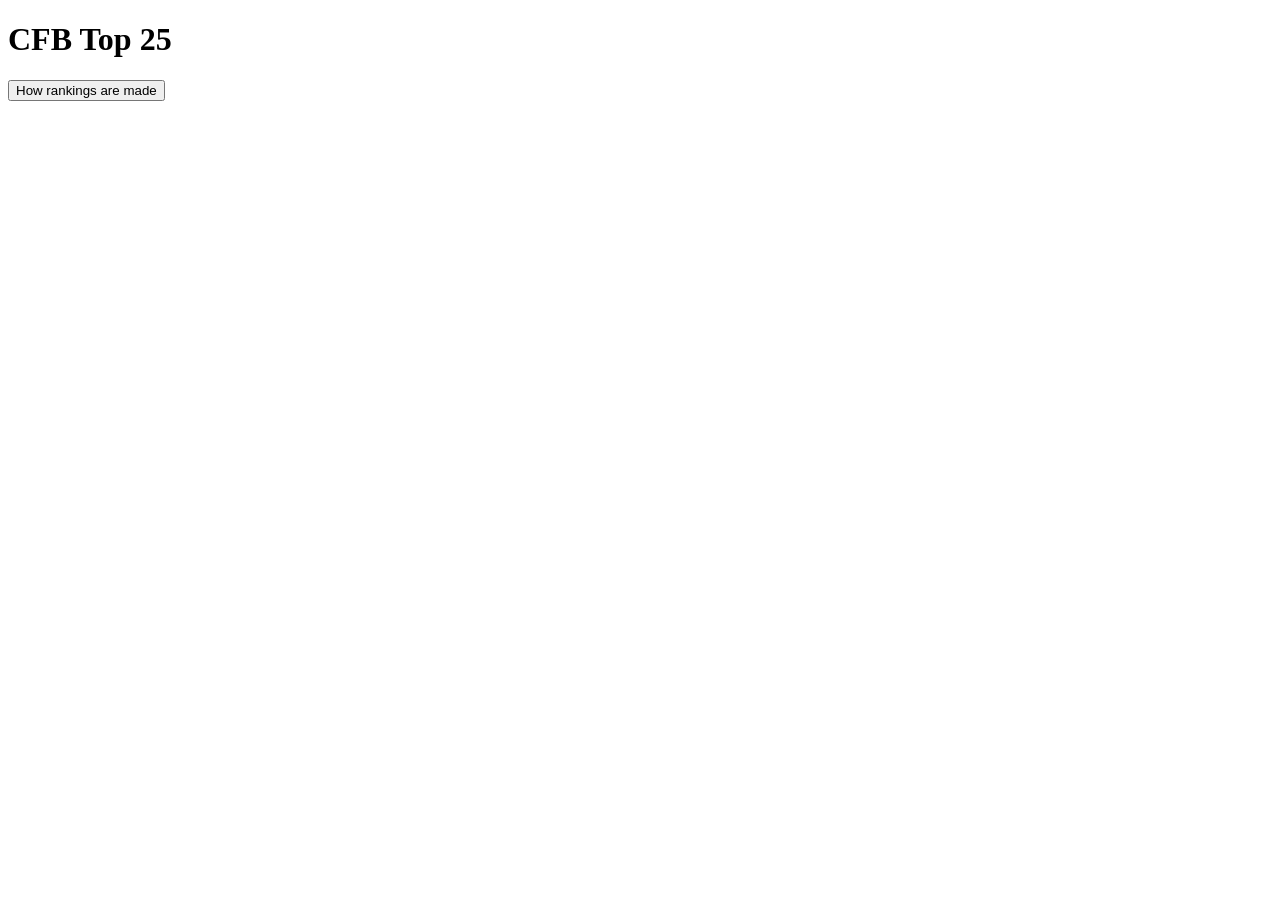
==== docs/index.html @ 4cbe8bfe "Update index.html" ====
<!doctype html>
<html lang="en">
<head>
  <meta charset="utf-8" />
  <title>CFB Top 25 — Unbiased, Metrics-First</title>
  <meta name="viewport" content="width=device-width, initial-scale=1" />
  <link href="style.css" rel="stylesheet" />
</head>
<body>
  <header class="site-header">
    <div class="container row space-between center">
      <h1>CFB Top 25</h1>
      <button id="open-explainer" class="btn btn-secondary">How rankings are made</button>
    </div>
  </header>

  <main class="container">
    <section id="meta" class="meta"></section>
    <ol id="rank-list" class="rank-list"></ol>
  </main>

  <!-- Explainer Modal -->
  <dialog id="explainer">
    <div class="modal">
      <div class="modal-header">
        <h2>How this ranking works (plain English)</h2>
        <button id="close-explainer" class="btn btn-icon" aria-label="Close">✕</button>
      </div>
      <div class="modal-body">
        <p>This is a <strong>results-first, unbiased ranking</strong>. It is not seeded by preseason polls or brand names. It uses <em>finished games only</em> from the current season.</p>

        <h3>Step 1 — Who’s eligible</h3>
        <ul>
          <li>Only <strong>FBS programs</strong> are ranked. (No Division II/III or FCS teams.)</li>
          <li>A team’s <strong>record</strong> shows every game they played against any opponent if that team is FBS (so 5–1 means five total wins and one total loss you’d recognize on TV).</li>
        </ul>

        <h3>Step 2 — Loss buckets</h3>
        <p>Teams are grouped by total losses. <strong>Fewer losses always come first.</strong> A 5–1 team is listed ahead of 4–2 by default.</p>

        <h3>Step 3 — Head-to-head inside the bucket</h3>
        <p>If two teams in the same loss group played each other, the <strong>head-to-head winner is placed ahead</strong> of the loser.</p>

        <h3>Step 4 — Composite score (used to order within buckets)</h3>
        <p>The composite score is a weighted blend of football-common-sense items:</p>
        <ul>
          <li><strong>Winning percentage (50%)</strong>: Win the games you play.</li>
          <li><strong>Strength of schedule (22%)</strong>: We measure schedule strength using only <em>FBS vs FBS</em> games. It’s the average winning percentage of your FBS opponents.</li>
          <li><strong>Average scoring margin (10%)</strong>: Scoring more than you allow matters, but we cap this so blowouts don’t dominate.</li>
          <li><strong>Quality wins</strong>: Beating teams that are roughly Top-40 (based on provisional seeding) adds credit.</li>
          <li><strong>Bad losses</strong>: Losing to roughly 80+ ranked teams deducts credit.</li>
          <li><strong>Tiny advanced flavor</strong>: We add small adjustments based on two season-long efficiency measures:
            <ul>
              <li><strong>Predicted points added (offense minus defense)</strong> — how much each side increases or decreases expected points.</li>
              <li><strong>Success rate (offense minus defense)</strong> — how often plays meet the down-and-distance goal.</li>
            </ul>
            These are small tie-breakers, not the driver.</li>
        </ul>

        <h3>Why you won’t see “random” teams up top</h3>
        <ul>
          <li><strong>Schedule strength</strong> and <strong>bad-loss penalties</strong> prevent soft slates from floating to the top.</li>
          <li><strong>Head-to-head</strong> inside the same loss group stops “you beat me but I’m ranked higher” nonsense.</li>
        </ul>

        <p><em>Translation:</em> Win a lot, against good teams, without bad stumbles, and you’ll rise. Lose more, or play cupcakes, and you won’t.</p>
      </div>
    </div>
  </dialog>

  <script src="script.js"></script>
</body>
</html>
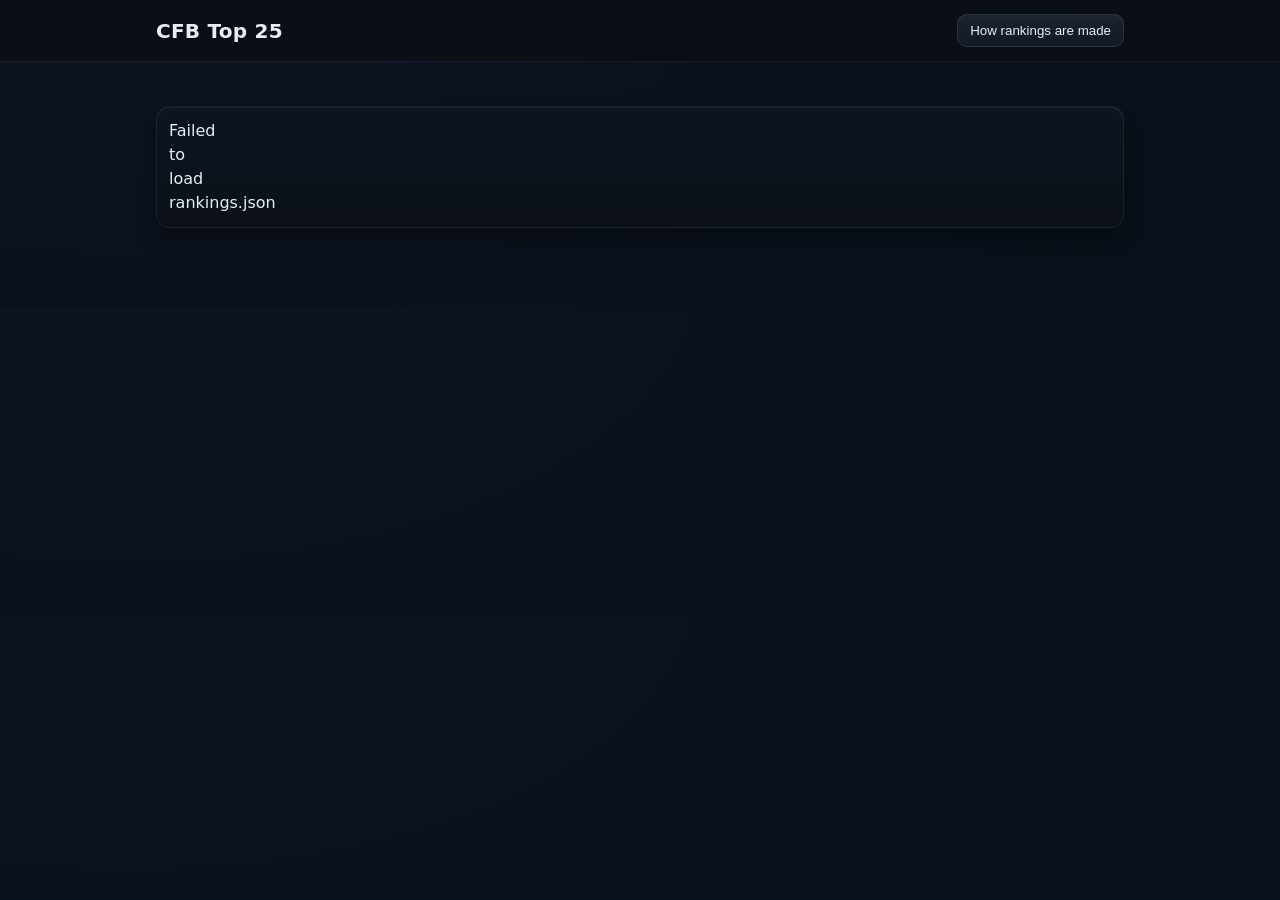
==== commit baaf31ea: "Update index.html" ====
--- a/docs/index.html
+++ b/docs/index.html
@@ -2,15 +2,97 @@
 <html lang="en">
 <head>
   <meta charset="utf-8" />
-  <title>CFB Top 25 — Unbiased, Metrics-First</title>
+  <title>CFB Top 25 — Computer Rankings</title>
   <meta name="viewport" content="width=device-width, initial-scale=1" />
-  <link href="style.css" rel="stylesheet" />
+  <style>
+    :root {
+      --bg: #0b0f14;
+      --panel: #131a22;
+      --card: #0f1720;
+      --text: #e7edf5;
+      --muted: #9fb0c3;
+      --accent: #37d0b2;
+      --ring: #66aaff44;
+      --shadow: 0 10px 20px #00000055, inset 0 1px 0 #ffffff10;
+    }
+    * { box-sizing: border-box; }
+    html, body {
+      margin: 0;
+      color: var(--text);
+      background: radial-gradient(1200px 600px at 10% -10%, #0d1320, #091019), #090e14;
+      font: 16px/1.5 Inter, ui-sans-serif, system-ui, -apple-system, Segoe UI, Roboto, Arial, "Apple Color Emoji", "Segoe UI Emoji";
+    }
+    .container { max-width: 1000px; margin: 0 auto; padding: 0 16px; }
+    .row { display:flex; gap:12px; }
+    .center { align-items:center; }
+    .space-between { justify-content:space-between; }
+    .site-header {
+      position: sticky; top:0; z-index:5;
+      backdrop-filter: blur(10px);
+      background: color-mix(in oklab, var(--bg) 70%, transparent);
+      border-bottom:1px solid #ffffff10;
+    }
+    .site-header .container { padding:14px 16px; }
+    h1 { font-size:1.25rem; margin:0; letter-spacing:.25px; }
+    .btn {
+      border: 1px solid #ffffff1a; color: var(--text);
+      background: linear-gradient(180deg, #1a2330, #121924);
+      padding: 8px 12px; border-radius: 10px; cursor:pointer;
+    }
+    .btn:hover { border-color:#ffffff33; }
+    .btn:focus { outline:3px solid var(--ring); outline-offset:2px; }
+    .btn-icon { border:none; background:transparent; color:var(--muted); font-size:1.1rem; cursor:pointer; }
+    .btn-icon:hover { color:var(--text); }
+
+    .meta { margin: 22px 0; color: var(--muted); display:flex; gap:18px; flex-wrap:wrap; }
+    .rank-list { list-style:none; padding:0; margin:0 0 80px; display:grid; gap:12px; }
+
+    .rank-item {
+      background: linear-gradient(180deg, #0d1520, #0b1017);
+      border: 1px solid #ffffff10; border-radius:14px; box-shadow: var(--shadow);
+      padding: 12px;
+    }
+    .rank-head { display:grid; grid-template-columns: 36px 1fr auto; gap:10px; align-items:center; }
+    .rank-num {
+      width:32px; height:32px; display:grid; place-items:center;
+      border-radius:8px; background: linear-gradient(180deg, #111a27, #0e1620);
+      border:1px solid #ffffff12; color:#cbd7e6; font-weight:700;
+    }
+    .team-pill {
+      display:inline-flex; align-items:center; gap:10px; padding:10px 12px;
+      border-radius:12px; background:#122033; border:1px solid #ffffff12;
+      cursor:pointer; transition: transform .06s ease;
+    }
+    .team-pill:hover { transform: translateY(-1px); }
+    .team-name { font-weight:800; letter-spacing:.2px; }
+    .record { color:#a9b9cd; margin-left:6px; }
+    .score { font-weight:800; color: var(--accent); }
+    .details { margin-top:12px; border-top:1px dashed #ffffff1a; padding-top:12px; display:none; }
+    .grid { display:grid; grid-template-columns: repeat(3,minmax(0,1fr)); gap:12px; }
+    .card { background: var(--card); border:1px solid #ffffff10; border-radius:12px; padding:12px; }
+    .card h4 { margin:0 0 6px; font-size:0.95rem; color:#d4e4ff; }
+    .kv { display:grid; grid-template-columns: 1fr auto; gap:6px; }
+    .kv .k { color:#a9b9cd; }
+    .kv .v { font-weight:800; text-align:right; }
+
+    dialog { border:none; padding:0; background:transparent; }
+    .modal {
+      width: min(1000px, 94vw); max-height: 88vh; overflow:auto;
+      background: linear-gradient(180deg, #0e1520, #0b1118);
+      border:1px solid #ffffff15; border-radius:14px; box-shadow:0 20px 60px #000000aa; padding:16px;
+    }
+    .modal-header { display:flex; align-items:center; justify-content:space-between; }
+    .modal-body h3 { margin-top:18px; }
+    .modal-body p, .modal-body li { color:#d5deea; }
+    .notice { color:#cfe6ff; background:#10345a; border:1px solid #1f4d80; padding:10px 12px; border-radius:10px; }
+    @media (max-width: 840px) { .grid { grid-template-columns: 1fr; } }
+  </style>
 </head>
 <body>
   <header class="site-header">
     <div class="container row space-between center">
       <h1>CFB Top 25</h1>
-      <button id="open-explainer" class="btn btn-secondary">How rankings are made</button>
+      <button id="open-explainer" class="btn">How rankings are made</button>
     </div>
   </header>
 
@@ -19,55 +101,199 @@
     <ol id="rank-list" class="rank-list"></ol>
   </main>
 
-  <!-- Explainer Modal -->
+  <!-- Big in-depth explainer (behind a click) -->
   <dialog id="explainer">
     <div class="modal">
       <div class="modal-header">
-        <h2>How this ranking works (plain English)</h2>
-        <button id="close-explainer" class="btn btn-icon" aria-label="Close">✕</button>
+        <h2>How this ranking works — detailed, plain English</h2>
+        <button id="close-explainer" class="btn-icon" aria-label="Close explainer">✕</button>
       </div>
       <div class="modal-body">
-        <p>This is a <strong>results-first, unbiased ranking</strong>. It is not seeded by preseason polls or brand names. It uses <em>finished games only</em> from the current season.</p>
-
-        <h3>Step 1 — Who’s eligible</h3>
-        <ul>
-          <li>Only <strong>FBS programs</strong> are ranked. (No Division II/III or FCS teams.)</li>
-          <li>A team’s <strong>record</strong> shows every game they played against any opponent if that team is FBS (so 5–1 means five total wins and one total loss you’d recognize on TV).</li>
-        </ul>
-
-        <h3>Step 2 — Loss buckets</h3>
-        <p>Teams are grouped by total losses. <strong>Fewer losses always come first.</strong> A 5–1 team is listed ahead of 4–2 by default.</p>
-
-        <h3>Step 3 — Head-to-head inside the bucket</h3>
-        <p>If two teams in the same loss group played each other, the <strong>head-to-head winner is placed ahead</strong> of the loser.</p>
-
-        <h3>Step 4 — Composite score (used to order within buckets)</h3>
-        <p>The composite score is a weighted blend of football-common-sense items:</p>
-        <ul>
-          <li><strong>Winning percentage (50%)</strong>: Win the games you play.</li>
-          <li><strong>Strength of schedule (22%)</strong>: We measure schedule strength using only <em>FBS vs FBS</em> games. It’s the average winning percentage of your FBS opponents.</li>
-          <li><strong>Average scoring margin (10%)</strong>: Scoring more than you allow matters, but we cap this so blowouts don’t dominate.</li>
-          <li><strong>Quality wins</strong>: Beating teams that are roughly Top-40 (based on provisional seeding) adds credit.</li>
-          <li><strong>Bad losses</strong>: Losing to roughly 80+ ranked teams deducts credit.</li>
-          <li><strong>Tiny advanced flavor</strong>: We add small adjustments based on two season-long efficiency measures:
+        <p class="notice"><strong>No polls. No preseason bias.</strong> We rank teams using only games that have actually been played this season. The goal is to reward results on the field against real competition.</p>
+
+        <h3>1) Which teams are included?</h3>
+        <ul>
+          <li>Only <strong>FBS</strong> programs (the top division of college football) are ranked.</li>
+          <li>Each FBS team’s <strong>record</strong> (wins–losses) includes every game that team played, whether the opponent was FBS or FCS. This keeps the record you see here consistent with what’s shown on TV or score sites.</li>
+          <li>However, the résumé math (below) only uses <strong>FBS vs FBS</strong> games, because those are comparable schedules.</li>
+        </ul>
+
+        <h3>2) Primary ordering: “loss buckets”</h3>
+        <p>Teams are grouped by how many losses they have. Fewer losses always come first. For example, every 5–1 team starts ahead of every 4–2 team before any tiebreakers.</p>
+
+        <h3>3) Head-to-head tiebreaker (inside the same loss bucket)</h3>
+        <p>If two teams in the <em>same loss group</em> played each other, the game’s winner is placed ahead of the loser. This avoids the “we beat you but you rank above us” nonsense inside equal loss groups.</p>
+
+        <h3>4) Composite score — orders teams within each loss bucket</h3>
+        <p>After enforcing head-to-head, we order the remaining ties using a composite score built from football-common-sense inputs. Here is each piece, in plain terms and exactly how it’s used:</p>
+        <ul>
+          <li><strong>Winning percentage (50%)</strong> — win the games you play. Calculated as wins divided by total games played.</li>
+          <li><strong>Strength of schedule (22%)</strong> — how strong your schedule is, using only FBS vs FBS games. We compute each opponent’s FBS winning percentage, then take the average across your FBS opponents. This yields a number near 0.50 for an average schedule; higher means tougher.</li>
+          <li><strong>Average scoring margin (10%)</strong> — by how many points you outscore opponents on average. We cap its impact so blowouts don’t overwhelm the other factors.</li>
+          <li><strong>Quality wins (bonus)</strong> — each win over a roughly Top-40 FBS opponent adds a small amount to your score. Top-40 is based on a provisional seed to avoid circular math.</li>
+          <li><strong>Bad losses (penalty)</strong> — each loss to a roughly 80-plus opponent subtracts from your score.</li>
+          <li><strong>Tiny efficiency seasoning (very small tiebreaker)</strong> — two per-play metrics:
             <ul>
-              <li><strong>Predicted points added (offense minus defense)</strong> — how much each side increases or decreases expected points.</li>
-              <li><strong>Success rate (offense minus defense)</strong> — how often plays meet the down-and-distance goal.</li>
+              <li><strong>Predicted Points Added (PPA)</strong>, offense minus defense — how much your offense increases expected points and how much your defense decreases them. Positive differential is good.</li>
+              <li><strong>Success Rate</strong>, offense minus defense — how often your plays meet the down-and-distance goal compared to opponents’ success against you. Higher is better.</li>
             </ul>
-            These are small tie-breakers, not the driver.</li>
-        </ul>
-
-        <h3>Why you won’t see “random” teams up top</h3>
-        <ul>
-          <li><strong>Schedule strength</strong> and <strong>bad-loss penalties</strong> prevent soft slates from floating to the top.</li>
-          <li><strong>Head-to-head</strong> inside the same loss group stops “you beat me but I’m ranked higher” nonsense.</li>
-        </ul>
-
-        <p><em>Translation:</em> Win a lot, against good teams, without bad stumbles, and you’ll rise. Lose more, or play cupcakes, and you won’t.</p>
+            These add a gentle nudge in tight cases; they are not decisive by themselves.
+          </li>
+        </ul>
+
+        <h3>5) Why you won’t see “random” teams up top</h3>
+        <ul>
+          <li><strong>Schedule strength</strong> and <strong>bad-loss penalties</strong> make soft slates and stumbles show up where they should.</li>
+          <li><strong>Head-to-head</strong> inside the same loss group preserves common-sense ordering when teams actually met.</li>
+        </ul>
+
+        <h3>6) What the advanced numbers shown on a team card mean</h3>
+        <ul>
+          <li><strong>PPA (Predicted Points Added)</strong> — Every play shifts the expected points for that drive. Offense PPA says how much your offense increases that expectation per play; Defense PPA says how much your defense reduces the opponent’s expectation. We show these as <em>z-scores within this Top 25 page</em>: 0.00 means average among these 25; +1.00 is one standard deviation better than the group average.</li>
+          <li><strong>Success Rate</strong> — The share of plays that “succeed” (gain enough yards to stay ahead of the chains). Again shown as z-scores relative to the Top 25 on the page.</li>
+        </ul>
+
+        <h3>7) TL;DR</h3>
+        <p>Win a lot. Do it against good teams. Avoid bad losses. Score more than you allow. If two teams have the same number of losses and played each other, the winner goes ahead. That’s it — no brand bias, no preseason inertia.</p>
       </div>
     </div>
   </dialog>
 
-  <script src="script.js"></script>
+  <script>
+    // ====== CONFIG ======
+    // If your site lives somewhere else, change this:
+    const DATA_URL = "/cfbranking/data/rankings.json?v=3";
+
+    // Team colors (extend as you like)
+    const TEAM_COLORS = {
+      "Alabama": "#9e0b0f","Georgia":"#cc0000","Ohio State":"#bb0000","Michigan":"#00274c",
+      "Texas":"#bf5700","Oregon":"#004f39","Florida State":"#782f40","Notre Dame":"#0c2340",
+      "Clemson":"#f56600","LSU":"#461d7c","Ole Miss":"#14213d","Miami":"#005030",
+      "Oklahoma":"#841617","Tennessee":"#ff8200","Auburn":"#0a1f44","Penn State":"#041e42",
+      "USC":"#990000","Utah":"#cc0000","Texas A&M":"#500000","Washington":"#4b2e83",
+      "Florida":"#0021a5","North Carolina":"#7BAFD4","Duke":"#012169","Kansas State":"#512888",
+      "Missouri":"#f1b82d","Oklahoma State":"#ff7f00","Texas Tech":"#cc0000","Ole Miss":"#14213d",
+      "Oregon State":"#dc4405","Wisconsin":"#c5050c","Iowa":"#000000","Nebraska":"#e41c38",
+      "UCLA":"#3284bf","Arizona":"#ab0520","Arizona State":"#8e2a2a","Louisville":"#ad0000",
+      "North Carolina State":"#cc0000","Virginia Tech":"#630031","Washington State":"#981e32",
+      "Kansas":"#0051ba","Kentucky":"#0033a0","Baylor":"#003015","TCU":"#4d1979","Ole Miss":"#14213d",
+      "Ole Miss Rebels":"#14213d","Mississippi State":"#660000","South Carolina":"#73000a",
+      "Arkansas":"#9d2235","Ole Miss":"#14213d","Tulane":"#005837","UCF":"#ba9b37"
+    };
+
+    // ====== UTIL ======
+    const $ = sel => document.querySelector(sel);
+    function fmt(n, d = 2) { return (typeof n === "number" && isFinite(n)) ? n.toFixed(d) : "—"; }
+    function mean(a){ return a.length ? a.reduce((x,y)=>x+y,0)/a.length : 0; }
+    function std(a){ if(a.length<2) return 1; const m=mean(a); const v=mean(a.map(x=>(x-m)*(x-m))); return v===0?1:Math.sqrt(v); }
+    function z(val, arr){ const s=std(arr), m=mean(arr); return s===0?0:(val-m)/s; }
+    function colorFor(team){ return TEAM_COLORS[team] || "#122033"; }
+
+    async function load() {
+      const res = await fetch(DATA_URL, { cache:"no-store" });
+      if(!res.ok) throw new Error("Failed to load rankings.json");
+      return await res.json();
+    }
+
+    function renderMeta({season, last_build_utc}) {
+      $("#meta").innerHTML = `
+        <div>Season: <strong>${season}</strong></div>
+        <div>Last build (UTC): <strong>${last_build_utc}</strong></div>
+        <div>Click a team to expand stats.</div>
+      `;
+    }
+
+    function buildZMap(teams){
+      const a = (k)=>teams.map(t=>t[k] ?? 0);
+      const m = {};
+      const cols = ["off_ppa","def_ppa","off_sr","def_sr"];
+      const bases = Object.fromEntries(cols.map(k=>[k,a(k)]));
+      for(const t of teams){
+        m[t.team] = {
+          off_ppa: z(t.off_ppa ?? 0, bases.off_ppa),
+          def_ppa: z(t.def_ppa ?? 0, bases.def_ppa),
+          off_sr:  z(t.off_sr  ?? 0, bases.off_sr),
+          def_sr:  z(t.def_sr  ?? 0, bases.def_sr),
+        };
+      }
+      return m;
+    }
+
+    function rowHTML(t, zmap){
+      const color = colorFor(t.team);
+      const z = zmap[t.team] || {off_ppa:0,def_ppa:0,off_sr:0,def_sr:0};
+      return `
+        <li class="rank-item" data-team="${t.team}">
+          <div class="rank-head">
+            <div class="rank-num">${t.rank}</div>
+            <button class="team-pill" style="background:${color}22;border-color:${color}66;">
+              <span class="team-name" style="color:${color}">${t.team}</span>
+              <span class="record">(${t.wins}-${t.losses})</span>
+            </button>
+            <div class="score">${fmt(t.score,3)}</div>
+          </div>
+          <div class="details">
+            <div class="grid">
+              <div class="card">
+                <h4>Résumé</h4>
+                <div class="kv"><div class="k">Strength of Schedule (FBS-only)</div><div class="v">${fmt(t.sos,3)}</div></div>
+                <div class="kv"><div class="k">Average Scoring Margin</div><div class="v">${fmt(t.avg_margin,1)}</div></div>
+                <div class="kv"><div class="k">Quality Wins (≈Top-40)</div><div class="v">${t.qual_wins}</div></div>
+                <div class="kv"><div class="k">Bad Losses (≈80+)</div><div class="v">${t.bad_losses}</div></div>
+              </div>
+              <div class="card">
+                <h4>Record</h4>
+                <div class="kv"><div class="k">Overall</div><div class="v">${t.wins}-${t.losses}</div></div>
+                <div class="kv"><div class="k">Points For</div><div class="v">${t.points_for}</div></div>
+                <div class="kv"><div class="k">Points Against</div><div class="v">${t.points_against}</div></div>
+                <div class="kv"><div class="k">FBS Wins / Losses</div><div class="v">${t.fbs_wins ?? "—"}${t.fbs_wins!==undefined?("-"+(t.fbs_losses??"—")):""}</div></div>
+              </div>
+              <div class="card">
+                <h4>Advanced (z-scores within this Top 25)</h4>
+                <div class="kv"><div class="k">Offense: Predicted Points Added</div><div class="v">${fmt(z.off_ppa,2)}</div></div>
+                <div class="kv"><div class="k">Defense: Predicted Points Added</div><div class="v">${fmt(z.def_ppa,2)}</div></div>
+                <div class="kv"><div class="k">Offense: Success Rate</div><div class="v">${fmt(z.off_sr,2)}</div></div>
+                <div class="kv"><div class="k">Defense: Success Rate</div><div class="v">${fmt(z.def_sr,2)}</div></div>
+              </div>
+            </div>
+          </div>
+        </li>
+      `;
+    }
+
+    function bindRowToggles(root){
+      root.querySelectorAll(".team-pill").forEach(btn=>{
+        const li = btn.closest(".rank-item");
+        const details = li.querySelector(".details");
+        btn.addEventListener("click", ()=>{
+          details.style.display = (details.style.display === "block") ? "none" : "block";
+        });
+      });
+    }
+
+    async function main(){
+      // Explainer open/close
+      $("#open-explainer").addEventListener("click", ()=> $("#explainer").showModal());
+      $("#close-explainer").addEventListener("click", ()=> $("#explainer").close());
+
+      try{
+        const data = await load();
+        renderMeta(data);
+
+        const teams = data.top25 || [];
+        if(!teams.length){
+          $("#rank-list").innerHTML = `<li class="rank-item"><div class="rank-head">No rankings available yet.</div></li>`;
+          return;
+        }
+        const zmap = buildZMap(teams);
+        $("#rank-list").innerHTML = teams.map(t => rowHTML(t, zmap)).join("");
+        bindRowToggles($("#rank-list"));
+      }catch(err){
+        console.error(err);
+        $("#rank-list").innerHTML = `<li class="rank-item"><div class="rank-head">Failed to load rankings.json</div></li>`;
+      }
+    }
+    main();
+  </script>
 </body>
 </html>
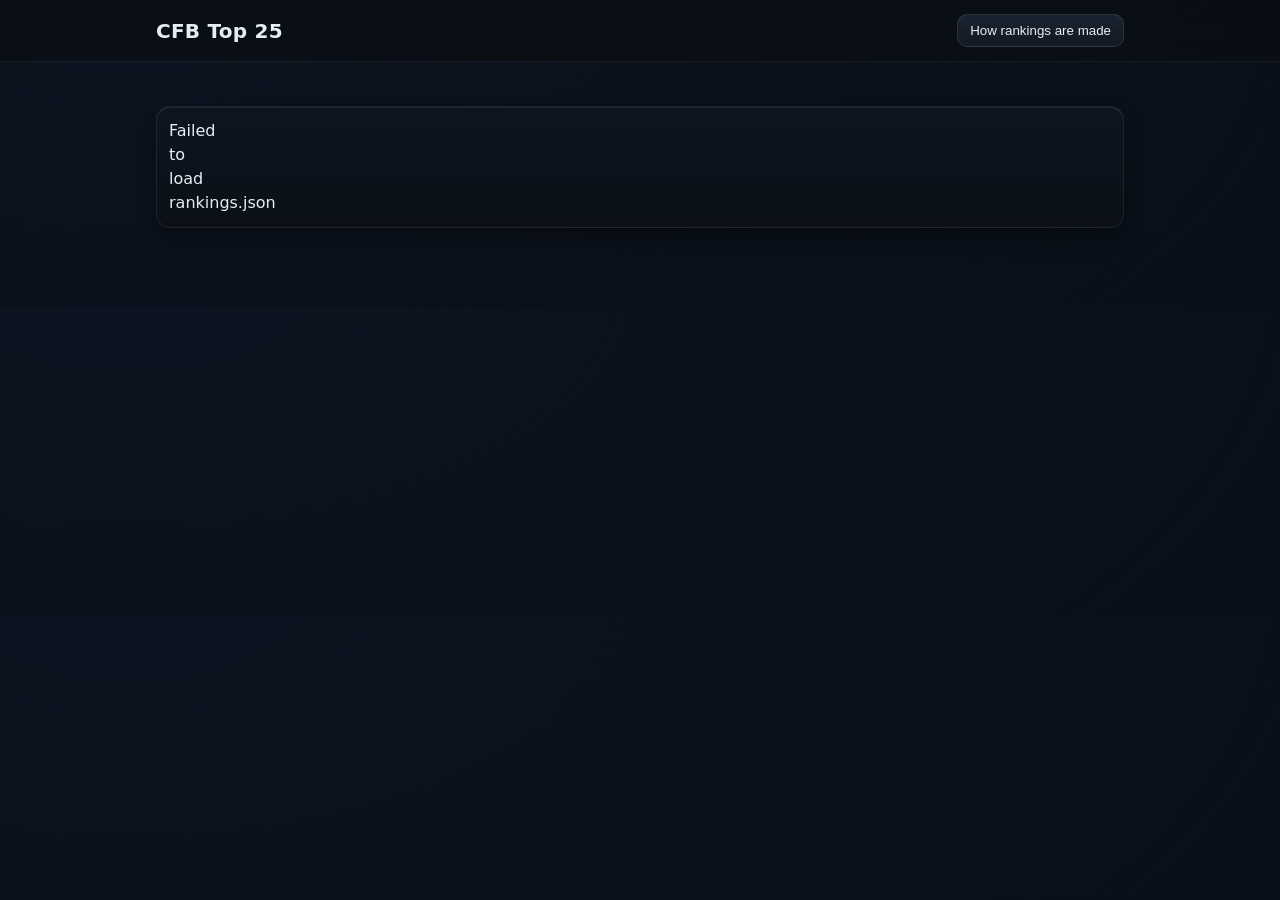
==== commit 5c82e8a0: "Update index.html" ====
--- a/docs/index.html
+++ b/docs/index.html
@@ -2,7 +2,7 @@
 <html lang="en">
 <head>
   <meta charset="utf-8" />
-  <title>CFB Top 25 — Computer Rankings</title>
+  <title>CFB Top 25 — Unbiased, Metrics-First</title>
   <meta name="viewport" content="width=device-width, initial-scale=1" />
   <style>
     :root {
@@ -13,13 +13,15 @@
       --muted: #9fb0c3;
       --accent: #37d0b2;
       --ring: #66aaff44;
-      --shadow: 0 10px 20px #00000055, inset 0 1px 0 #ffffff10;
+      --shadow: 0 10px 20px #00000055, inset 0 1px 0 #ffffff12;
     }
     * { box-sizing: border-box; }
     html, body {
       margin: 0;
       color: var(--text);
-      background: radial-gradient(1200px 600px at 10% -10%, #0d1320, #091019), #090e14;
+      background:
+        radial-gradient(1200px 600px at 10% -10%, #0d1320, #091019),
+        #090e14;
       font: 16px/1.5 Inter, ui-sans-serif, system-ui, -apple-system, Segoe UI, Roboto, Arial, "Apple Color Emoji", "Segoe UI Emoji";
     }
     .container { max-width: 1000px; margin: 0 auto; padding: 0 16px; }
@@ -34,6 +36,7 @@
     }
     .site-header .container { padding:14px 16px; }
     h1 { font-size:1.25rem; margin:0; letter-spacing:.25px; }
+
     .btn {
       border: 1px solid #ffffff1a; color: var(--text);
       background: linear-gradient(180deg, #1a2330, #121924);
@@ -41,15 +44,13 @@
     }
     .btn:hover { border-color:#ffffff33; }
     .btn:focus { outline:3px solid var(--ring); outline-offset:2px; }
-    .btn-icon { border:none; background:transparent; color:var(--muted); font-size:1.1rem; cursor:pointer; }
-    .btn-icon:hover { color:var(--text); }
 
     .meta { margin: 22px 0; color: var(--muted); display:flex; gap:18px; flex-wrap:wrap; }
+
     .rank-list { list-style:none; padding:0; margin:0 0 80px; display:grid; gap:12px; }
-
     .rank-item {
       background: linear-gradient(180deg, #0d1520, #0b1017);
-      border: 1px solid #ffffff10; border-radius:14px; box-shadow: var(--shadow);
+      border: 1px solid #ffffff14; border-radius:14px; box-shadow: var(--shadow);
       padding: 12px;
     }
     .rank-head { display:grid; grid-template-columns: 36px 1fr auto; gap:10px; align-items:center; }
@@ -58,15 +59,20 @@
       border-radius:8px; background: linear-gradient(180deg, #111a27, #0e1620);
       border:1px solid #ffffff12; color:#cbd7e6; font-weight:700;
     }
+
     .team-pill {
       display:inline-flex; align-items:center; gap:10px; padding:10px 12px;
-      border-radius:12px; background:#122033; border:1px solid #ffffff12;
-      cursor:pointer; transition: transform .06s ease;
+      border-radius:12px;
+      border:1px solid #ffffff20;
+      cursor:pointer; transition: transform .06s ease, box-shadow .2s ease;
+      background: #122033; /* default, overridden inline */
+      box-shadow: inset 0 0 0 9999px rgba(255,255,255,0.0); /* for contrast overlay */
     }
     .team-pill:hover { transform: translateY(-1px); }
     .team-name { font-weight:800; letter-spacing:.2px; }
     .record { color:#a9b9cd; margin-left:6px; }
     .score { font-weight:800; color: var(--accent); }
+
     .details { margin-top:12px; border-top:1px dashed #ffffff1a; padding-top:12px; display:none; }
     .grid { display:grid; grid-template-columns: repeat(3,minmax(0,1fr)); gap:12px; }
     .card { background: var(--card); border:1px solid #ffffff10; border-radius:12px; padding:12px; }
@@ -74,6 +80,15 @@
     .kv { display:grid; grid-template-columns: 1fr auto; gap:6px; }
     .kv .k { color:#a9b9cd; }
     .kv .v { font-weight:800; text-align:right; }
+
+    /* mini bars for advanced metrics */
+    .bar { height:8px; background:#0d1a28; border:1px solid #ffffff12; border-radius:999px; position:relative; overflow:hidden; }
+    .bar-inner { position:absolute; top:0; bottom:0; width:50%; left:50%; transform: translateX(-50%); background:#1e2f44; }
+    .bar-fill {
+      position:absolute; top:0; bottom:0;
+      background: linear-gradient(90deg, #27496b, #37d0b2);
+    }
+    .bar-label { display:flex; justify-content:space-between; font-size:12px; color:#a9b9cd; margin-top:6px; }
 
     dialog { border:none; padding:0; background:transparent; }
     .modal {
@@ -101,70 +116,56 @@
     <ol id="rank-list" class="rank-list"></ol>
   </main>
 
-  <!-- Big in-depth explainer (behind a click) -->
+  <!-- In-depth explainer, behind a click -->
   <dialog id="explainer">
     <div class="modal">
       <div class="modal-header">
         <h2>How this ranking works — detailed, plain English</h2>
-        <button id="close-explainer" class="btn-icon" aria-label="Close explainer">✕</button>
+        <button id="close-explainer" class="btn" aria-label="Close explainer">Close</button>
       </div>
       <div class="modal-body">
-        <p class="notice"><strong>No polls. No preseason bias.</strong> We rank teams using only games that have actually been played this season. The goal is to reward results on the field against real competition.</p>
-
-        <h3>1) Which teams are included?</h3>
+        <p class="notice"><strong>No polls. No preseason bias.</strong> Only this season’s games. We reward results, schedule strength, and avoiding bad losses. Head-to-head matters when records match.</p>
+
+        <h3>1) Who’s in?</h3>
         <ul>
-          <li>Only <strong>FBS</strong> programs (the top division of college football) are ranked.</li>
-          <li>Each FBS team’s <strong>record</strong> (wins–losses) includes every game that team played, whether the opponent was FBS or FCS. This keeps the record you see here consistent with what’s shown on TV or score sites.</li>
-          <li>However, the résumé math (below) only uses <strong>FBS vs FBS</strong> games, because those are comparable schedules.</li>
+          <li>Only <strong>FBS</strong> programs are ranked.</li>
+          <li>The <strong>record</strong> (wins–losses) shows every game an FBS team played (even if the opponent was FCS) so it matches what fans see elsewhere.</li>
+          <li>The résumé math below uses only <strong>FBS vs FBS</strong> games to fairly compare schedules.</li>
         </ul>
 
-        <h3>2) Primary ordering: “loss buckets”</h3>
-        <p>Teams are grouped by how many losses they have. Fewer losses always come first. For example, every 5–1 team starts ahead of every 4–2 team before any tiebreakers.</p>
-
-        <h3>3) Head-to-head tiebreaker (inside the same loss bucket)</h3>
-        <p>If two teams in the <em>same loss group</em> played each other, the game’s winner is placed ahead of the loser. This avoids the “we beat you but you rank above us” nonsense inside equal loss groups.</p>
-
-        <h3>4) Composite score — orders teams within each loss bucket</h3>
-        <p>After enforcing head-to-head, we order the remaining ties using a composite score built from football-common-sense inputs. Here is each piece, in plain terms and exactly how it’s used:</p>
+        <h3>2) Loss buckets come first</h3>
+        <p>Teams are grouped by total losses. Fewer losses rank ahead by default.</p>
+
+        <h3>3) Head-to-head inside buckets</h3>
+        <p>If two teams in the same loss bucket played each other, the winner goes ahead of the loser.</p>
+
+        <h3>4) Composite score (orders ties inside buckets)</h3>
         <ul>
-          <li><strong>Winning percentage (50%)</strong> — win the games you play. Calculated as wins divided by total games played.</li>
-          <li><strong>Strength of schedule (22%)</strong> — how strong your schedule is, using only FBS vs FBS games. We compute each opponent’s FBS winning percentage, then take the average across your FBS opponents. This yields a number near 0.50 for an average schedule; higher means tougher.</li>
-          <li><strong>Average scoring margin (10%)</strong> — by how many points you outscore opponents on average. We cap its impact so blowouts don’t overwhelm the other factors.</li>
-          <li><strong>Quality wins (bonus)</strong> — each win over a roughly Top-40 FBS opponent adds a small amount to your score. Top-40 is based on a provisional seed to avoid circular math.</li>
-          <li><strong>Bad losses (penalty)</strong> — each loss to a roughly 80-plus opponent subtracts from your score.</li>
-          <li><strong>Tiny efficiency seasoning (very small tiebreaker)</strong> — two per-play metrics:
+          <li><strong>Winning percentage (50%)</strong> — win the games you play.</li>
+          <li><strong>Strength of schedule (22%)</strong> — average FBS-opponent winning percentage. 0.50 is average; higher means tougher.</li>
+          <li><strong>Average scoring margin (10%)</strong> — points scored minus points allowed per game (capped influence so blowouts don’t dominate).</li>
+          <li><strong>Quality wins</strong> — small bonus for beating roughly Top-40 opponents.</li>
+          <li><strong>Bad losses</strong> — small penalty for losing to roughly 80+ teams.</li>
+          <li><strong>Tiny efficiency tiebreakers</strong> — two “per-play” ideas:
             <ul>
-              <li><strong>Predicted Points Added (PPA)</strong>, offense minus defense — how much your offense increases expected points and how much your defense decreases them. Positive differential is good.</li>
-              <li><strong>Success Rate</strong>, offense minus defense — how often your plays meet the down-and-distance goal compared to opponents’ success against you. Higher is better.</li>
+              <li><strong>Predicted Points Added (PPA)</strong>: how much your plays change expected points. Offense PPA up is good; Defense PPA down (more negative) is good.</li>
+              <li><strong>Success Rate</strong>: how often a play achieves the down-and-distance goal. Higher on offense, lower allowed on defense is better.</li>
             </ul>
-            These add a gentle nudge in tight cases; they are not decisive by themselves.
+            These only nudge close calls; they don’t carry the ranking.
           </li>
         </ul>
 
-        <h3>5) Why you won’t see “random” teams up top</h3>
-        <ul>
-          <li><strong>Schedule strength</strong> and <strong>bad-loss penalties</strong> make soft slates and stumbles show up where they should.</li>
-          <li><strong>Head-to-head</strong> inside the same loss group preserves common-sense ordering when teams actually met.</li>
-        </ul>
-
-        <h3>6) What the advanced numbers shown on a team card mean</h3>
-        <ul>
-          <li><strong>PPA (Predicted Points Added)</strong> — Every play shifts the expected points for that drive. Offense PPA says how much your offense increases that expectation per play; Defense PPA says how much your defense reduces the opponent’s expectation. We show these as <em>z-scores within this Top 25 page</em>: 0.00 means average among these 25; +1.00 is one standard deviation better than the group average.</li>
-          <li><strong>Success Rate</strong> — The share of plays that “succeed” (gain enough yards to stay ahead of the chains). Again shown as z-scores relative to the Top 25 on the page.</li>
-        </ul>
-
-        <h3>7) TL;DR</h3>
-        <p>Win a lot. Do it against good teams. Avoid bad losses. Score more than you allow. If two teams have the same number of losses and played each other, the winner goes ahead. That’s it — no brand bias, no preseason inertia.</p>
+        <h3>5) Quick translation</h3>
+        <p>Win a lot, against good teams, avoid bad stumbles, and outscore opponents consistently. If two teams with the same losses played each other, the winner sits on top. That’s it.</p>
       </div>
     </div>
   </dialog>
 
   <script>
     // ====== CONFIG ======
-    // If your site lives somewhere else, change this:
-    const DATA_URL = "/cfbranking/data/rankings.json?v=3";
-
-    // Team colors (extend as you like)
+    const DATA_URL = "/cfbranking/data/rankings.json?v=4";
+
+    // Team colors (extend freely)
     const TEAM_COLORS = {
       "Alabama": "#9e0b0f","Georgia":"#cc0000","Ohio State":"#bb0000","Michigan":"#00274c",
       "Texas":"#bf5700","Oregon":"#004f39","Florida State":"#782f40","Notre Dame":"#0c2340",
@@ -172,13 +173,12 @@
       "Oklahoma":"#841617","Tennessee":"#ff8200","Auburn":"#0a1f44","Penn State":"#041e42",
       "USC":"#990000","Utah":"#cc0000","Texas A&M":"#500000","Washington":"#4b2e83",
       "Florida":"#0021a5","North Carolina":"#7BAFD4","Duke":"#012169","Kansas State":"#512888",
-      "Missouri":"#f1b82d","Oklahoma State":"#ff7f00","Texas Tech":"#cc0000","Ole Miss":"#14213d",
-      "Oregon State":"#dc4405","Wisconsin":"#c5050c","Iowa":"#000000","Nebraska":"#e41c38",
-      "UCLA":"#3284bf","Arizona":"#ab0520","Arizona State":"#8e2a2a","Louisville":"#ad0000",
-      "North Carolina State":"#cc0000","Virginia Tech":"#630031","Washington State":"#981e32",
-      "Kansas":"#0051ba","Kentucky":"#0033a0","Baylor":"#003015","TCU":"#4d1979","Ole Miss":"#14213d",
-      "Ole Miss Rebels":"#14213d","Mississippi State":"#660000","South Carolina":"#73000a",
-      "Arkansas":"#9d2235","Ole Miss":"#14213d","Tulane":"#005837","UCF":"#ba9b37"
+      "Missouri":"#f1b82d","Oklahoma State":"#ff7f00","Texas Tech":"#cc0000","Oregon State":"#dc4405",
+      "Wisconsin":"#c5050c","Iowa":"#000000","Nebraska":"#e41c38","UCLA":"#3284bf",
+      "Arizona":"#ab0520","Arizona State":"#8e2a2a","Louisville":"#ad0000","NC State":"#cc0000",
+      "Virginia Tech":"#630031","Washington State":"#981e32","Kansas":"#0051ba","Kentucky":"#0033a0",
+      "Baylor":"#003015","TCU":"#4d1979","Mississippi State":"#660000","South Carolina":"#73000a",
+      "Arkansas":"#9d2235","Tulane":"#005837","UCF":"#ba9b37"
     };
 
     // ====== UTIL ======
@@ -187,7 +187,33 @@
     function mean(a){ return a.length ? a.reduce((x,y)=>x+y,0)/a.length : 0; }
     function std(a){ if(a.length<2) return 1; const m=mean(a); const v=mean(a.map(x=>(x-m)*(x-m))); return v===0?1:Math.sqrt(v); }
     function z(val, arr){ const s=std(arr), m=mean(arr); return s===0?0:(val-m)/s; }
-    function colorFor(team){ return TEAM_COLORS[team] || "#122033"; }
+    function clamp(x,min,max){ return Math.max(min, Math.min(max, x)); }
+
+    // Color helpers: make pills readable on dark theme regardless of team color
+    function hexToRgb(hex){
+      const m = /^#?([a-f\d]{2})([a-f\d]{2})([a-f\d]{2})$/i.exec(hex || "#122033");
+      if(!m) return {r:18,g:32,b:51};
+      return { r: parseInt(m[1],16), g: parseInt(m[2],16), b: parseInt(m[3],16) };
+    }
+    function luminance({r,g,b}){
+      const a=[r,g,b].map(v=>{
+        v/=255;
+        return v<=0.03928 ? v/12.92 : Math.pow((v+0.055)/1.055,2.4);
+      });
+      return 0.2126*a[0]+0.7152*a[1]+0.0722*a[2];
+    }
+    function pillStyles(team){
+      const base = TEAM_COLORS[team] || "#3a6ea6";
+      const rgb = hexToRgb(base);
+      const L = luminance(rgb);           // 0..1
+      const textColor = (L < 0.45) ? "#f8fbff" : "#0b1220"; // ensure readable text
+      const bg = `rgba(${rgb.r},${rgb.g},${rgb.b},0.33)`;   // less dark than before
+      const border = `rgba(${rgb.r},${rgb.g},${rgb.b},0.65)`;
+      // slight overlay if the color is very light, to avoid washed-out look
+      const overlayAlpha = (L > 0.75) ? 0.08 : 0.0;
+      const overlay = `inset 0 0 0 9999px rgba(0,0,0,${overlayAlpha})`;
+      return { base, bg, border, textColor, overlay };
+    }
 
     async function load() {
       const res = await fetch(DATA_URL, { cache:"no-store" });
@@ -204,31 +230,55 @@
     }
 
     function buildZMap(teams){
-      const a = (k)=>teams.map(t=>t[k] ?? 0);
-      const m = {};
-      const cols = ["off_ppa","def_ppa","off_sr","def_sr"];
-      const bases = Object.fromEntries(cols.map(k=>[k,a(k)]));
+      const arr = k => teams.map(t => t[k] ?? 0);
+      const bases = {
+        off_ppa: arr("off_ppa"), def_ppa: arr("def_ppa"),
+        off_sr:  arr("off_sr"),  def_sr:  arr("def_sr")
+      };
+      const map = {};
       for(const t of teams){
-        m[t.team] = {
+        map[t.team] = {
           off_ppa: z(t.off_ppa ?? 0, bases.off_ppa),
           def_ppa: z(t.def_ppa ?? 0, bases.def_ppa),
           off_sr:  z(t.off_sr  ?? 0, bases.off_sr),
           def_sr:  z(t.def_sr  ?? 0, bases.def_sr),
         };
       }
-      return m;
+      return map;
+    }
+
+    // bar position: z in [-2,2] mapped to 0..100 (center line at 50)
+    function zToPct(zv){ return (clamp(zv,-2,2) + 2) / 4 * 100; }
+
+    function barHTML(zv){
+      const pct = zToPct(zv);
+      const from = (pct >= 50) ? 50 : pct;    // start of fill
+      const width = (pct >= 50) ? (pct - 50) : (50 - pct);
+      const left = (pct >= 50) ? 50 : pct;
+      return `
+        <div class="bar">
+          <div class="bar-inner"></div>
+          <div class="bar-fill" style="left:${left}%; width:${width}%"></div>
+        </div>
+        <div class="bar-label"><span>Below avg</span><span>Above avg</span></div>
+      `;
     }
 
     function rowHTML(t, zmap){
-      const color = colorFor(t.team);
       const z = zmap[t.team] || {off_ppa:0,def_ppa:0,off_sr:0,def_sr:0};
+      const styles = pillStyles(t.team);
+      const winPct = (t.games ? (t.wins / t.games) : 0);
+      const fbsGames = (t.fbs_wins ?? 0) + (t.fbs_losses ?? 0);
+      const fbsPct = fbsGames ? (t.fbs_wins / fbsGames) : null;
+
       return `
         <li class="rank-item" data-team="${t.team}">
           <div class="rank-head">
             <div class="rank-num">${t.rank}</div>
-            <button class="team-pill" style="background:${color}22;border-color:${color}66;">
-              <span class="team-name" style="color:${color}">${t.team}</span>
-              <span class="record">(${t.wins}-${t.losses})</span>
+            <button class="team-pill"
+              style="background:${styles.bg};border-color:${styles.border};box-shadow: ${styles.overlay};">
+              <span class="team-name" style="color:${styles.textColor}">${t.team}</span>
+              <span class="record" style="color:${styles.textColor}99">(${t.wins}-${t.losses})</span>
             </button>
             <div class="score">${fmt(t.score,3)}</div>
           </div>
@@ -244,16 +294,27 @@
               <div class="card">
                 <h4>Record</h4>
                 <div class="kv"><div class="k">Overall</div><div class="v">${t.wins}-${t.losses}</div></div>
+                <div class="kv"><div class="k">Win Percentage</div><div class="v">${fmt(winPct*100,1)}%</div></div>
+                <div class="kv"><div class="k">FBS Win Percentage</div><div class="v">${fbsPct===null?"—":fmt(fbsPct*100,1)+"%"}</div></div>
                 <div class="kv"><div class="k">Points For</div><div class="v">${t.points_for}</div></div>
                 <div class="kv"><div class="k">Points Against</div><div class="v">${t.points_against}</div></div>
-                <div class="kv"><div class="k">FBS Wins / Losses</div><div class="v">${t.fbs_wins ?? "—"}${t.fbs_wins!==undefined?("-"+(t.fbs_losses??"—")):""}</div></div>
               </div>
               <div class="card">
-                <h4>Advanced (z-scores within this Top 25)</h4>
+                <h4>Advanced (how to read this)</h4>
                 <div class="kv"><div class="k">Offense: Predicted Points Added</div><div class="v">${fmt(z.off_ppa,2)}</div></div>
+                ${barHTML(z.off_ppa)}
                 <div class="kv"><div class="k">Defense: Predicted Points Added</div><div class="v">${fmt(z.def_ppa,2)}</div></div>
+                ${barHTML(z.def_ppa)}
                 <div class="kv"><div class="k">Offense: Success Rate</div><div class="v">${fmt(z.off_sr,2)}</div></div>
+                ${barHTML(z.off_sr)}
                 <div class="kv"><div class="k">Defense: Success Rate</div><div class="v">${fmt(z.def_sr,2)}</div></div>
+                ${barHTML(z.def_sr)}
+                <p style="margin-top:10px;color:#a9b9cd">
+                  These numbers are <strong>z-scores</strong> compared to the Top-25 on this page (0.00 = average here).
+                  <em>Positive on offense</em> means better than average. For defense:
+                  <em>more negative PPA is better</em> (you reduce opponents’ expected points),
+                  and <em>more negative Success Rate</em> means you allow fewer successful plays.
+                </p>
               </div>
             </div>
           </div>
@@ -272,7 +333,6 @@
     }
 
     async function main(){
-      // Explainer open/close
       $("#open-explainer").addEventListener("click", ()=> $("#explainer").showModal());
       $("#close-explainer").addEventListener("click", ()=> $("#explainer").close());
 
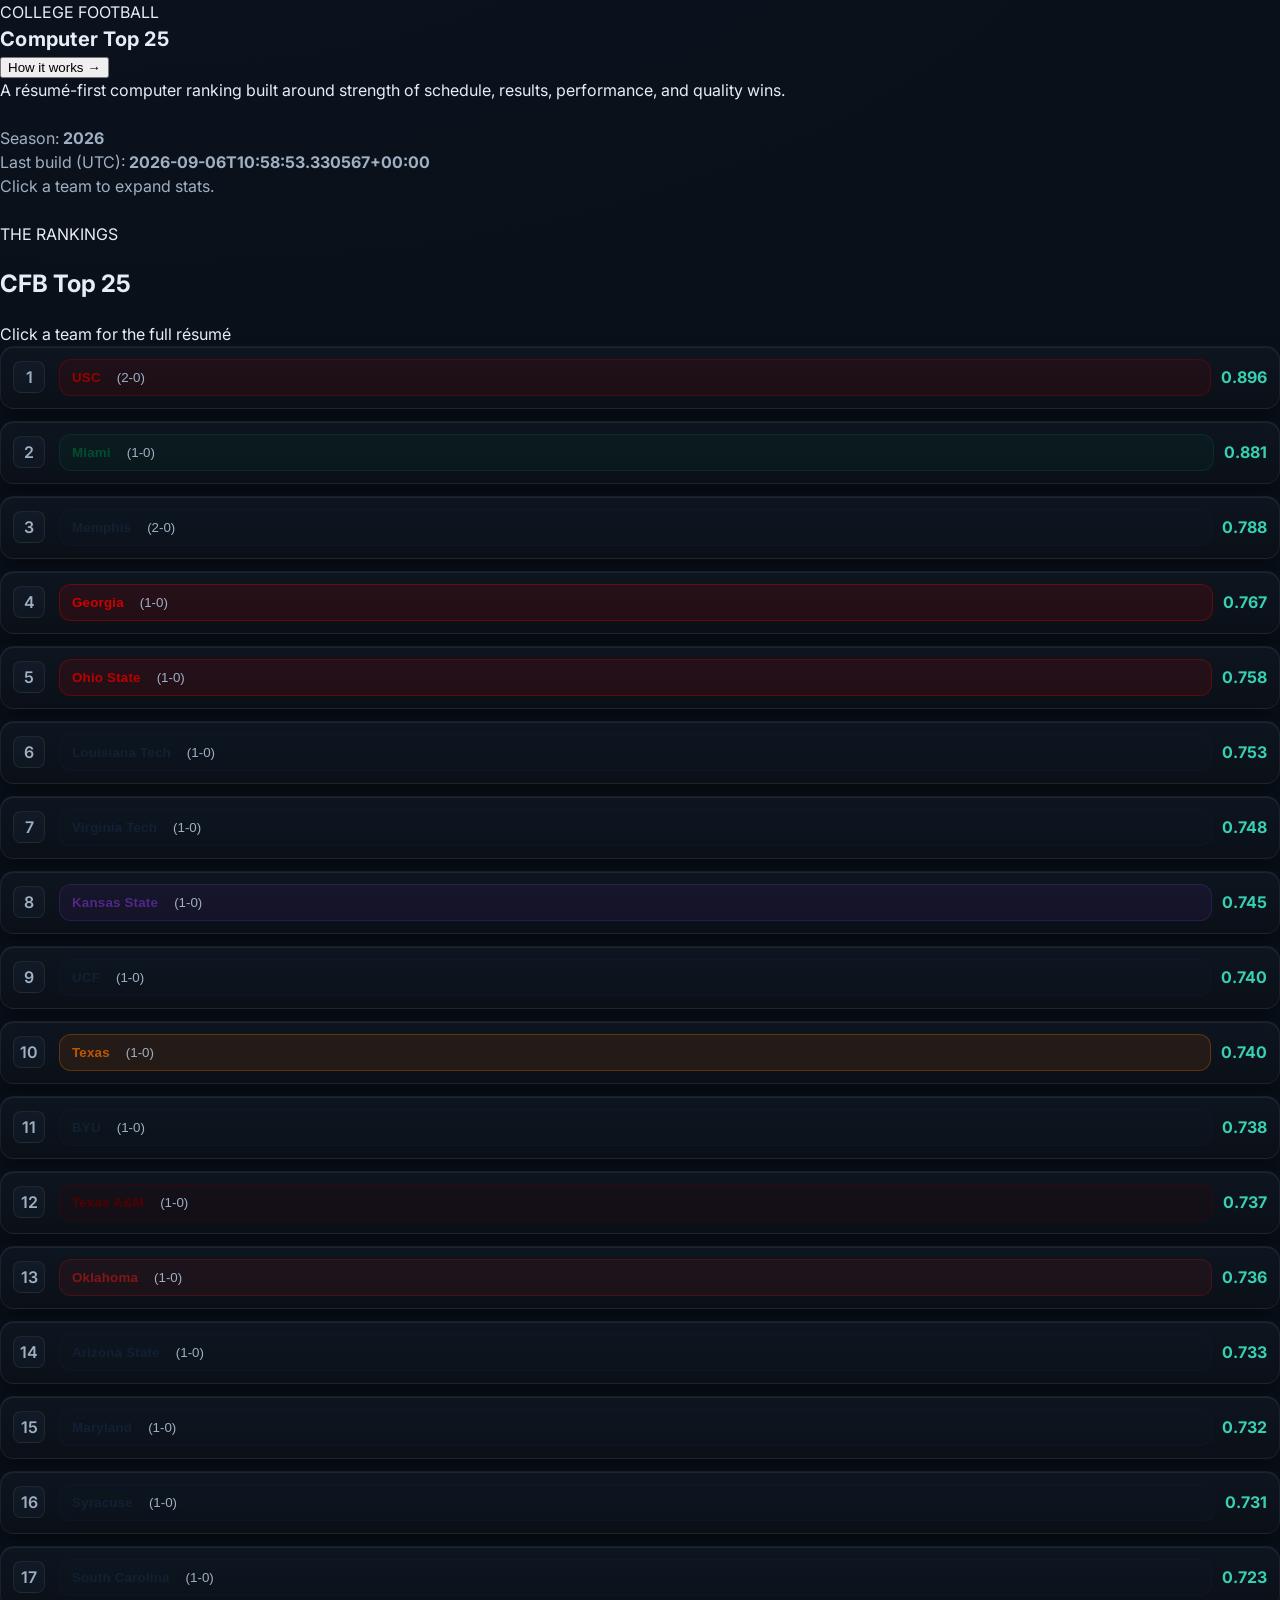
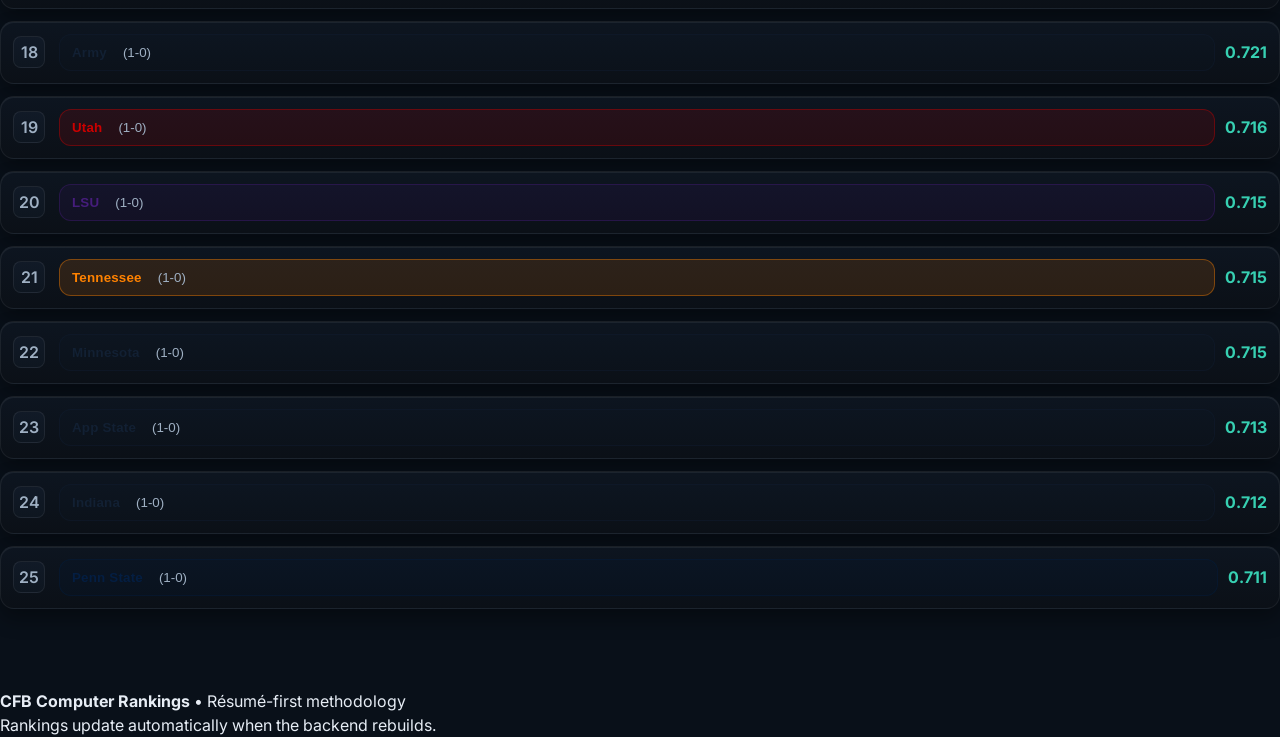
==== commit 38b3f4f9: "Update index.html" ====
--- a/docs/index.html
+++ b/docs/index.html
@@ -1,359 +1,190 @@
 <!doctype html>
 <html lang="en">
 <head>
-  <meta charset="utf-8" />
-  <title>CFB Top 25 — Unbiased, Metrics-First</title>
-  <meta name="viewport" content="width=device-width, initial-scale=1" />
-  <style>
-    :root {
-      --bg: #0b0f14;
-      --panel: #131a22;
-      --card: #0f1720;
-      --text: #e7edf5;
-      --muted: #9fb0c3;
-      --accent: #37d0b2;
-      --ring: #66aaff44;
-      --shadow: 0 10px 20px #00000055, inset 0 1px 0 #ffffff12;
-    }
-    * { box-sizing: border-box; }
-    html, body {
-      margin: 0;
-      color: var(--text);
-      background:
-        radial-gradient(1200px 600px at 10% -10%, #0d1320, #091019),
-        #090e14;
-      font: 16px/1.5 Inter, ui-sans-serif, system-ui, -apple-system, Segoe UI, Roboto, Arial, "Apple Color Emoji", "Segoe UI Emoji";
-    }
-    .container { max-width: 1000px; margin: 0 auto; padding: 0 16px; }
-    .row { display:flex; gap:12px; }
-    .center { align-items:center; }
-    .space-between { justify-content:space-between; }
-    .site-header {
-      position: sticky; top:0; z-index:5;
-      backdrop-filter: blur(10px);
-      background: color-mix(in oklab, var(--bg) 70%, transparent);
-      border-bottom:1px solid #ffffff10;
-    }
-    .site-header .container { padding:14px 16px; }
-    h1 { font-size:1.25rem; margin:0; letter-spacing:.25px; }
+  <meta charset="utf-8">
+  <meta name="viewport" content="width=device-width, initial-scale=1">
+  <meta name="theme-color" content="#09090b">
+  <title>CFB Top 25 — Computer Rankings</title>
 
-    .btn {
-      border: 1px solid #ffffff1a; color: var(--text);
-      background: linear-gradient(180deg, #1a2330, #121924);
-      padding: 8px 12px; border-radius: 10px; cursor:pointer;
-    }
-    .btn:hover { border-color:#ffffff33; }
-    .btn:focus { outline:3px solid var(--ring); outline-offset:2px; }
+  <link rel="preconnect" href="https://fonts.googleapis.com">
+  <link rel="preconnect" href="https://fonts.gstatic.com" crossorigin>
+  <link href="https://fonts.googleapis.com/css2?family=Inter:wght@400;500;600;700&family=Oswald:wght@500;600;700&family=Roboto+Mono:wght@500;600&display=swap" rel="stylesheet">
 
-    .meta { margin: 22px 0; color: var(--muted); display:flex; gap:18px; flex-wrap:wrap; }
+  <link rel="stylesheet" href="styles.css">
+</head>
 
-    .rank-list { list-style:none; padding:0; margin:0 0 80px; display:grid; gap:12px; }
-    .rank-item {
-      background: linear-gradient(180deg, #0d1520, #0b1017);
-      border: 1px solid #ffffff14; border-radius:14px; box-shadow: var(--shadow);
-      padding: 12px;
-    }
-    .rank-head { display:grid; grid-template-columns: 36px 1fr auto; gap:10px; align-items:center; }
-    .rank-num {
-      width:32px; height:32px; display:grid; place-items:center;
-      border-radius:8px; background: linear-gradient(180deg, #111a27, #0e1620);
-      border:1px solid #ffffff12; color:#cbd7e6; font-weight:700;
-    }
+<body>
+  <header class="masthead">
+    <div class="masthead-inner">
 
-    .team-pill {
-      display:inline-flex; align-items:center; gap:10px; padding:10px 12px;
-      border-radius:12px;
-      border:1px solid #ffffff20;
-      cursor:pointer; transition: transform .06s ease, box-shadow .2s ease;
-      background: #122033; /* default, overridden inline */
-      box-shadow: inset 0 0 0 9999px rgba(255,255,255,0.0); /* for contrast overlay */
-    }
-    .team-pill:hover { transform: translateY(-1px); }
-    .team-name { font-weight:800; letter-spacing:.2px; }
-    .record { color:#a9b9cd; margin-left:6px; }
-    .score { font-weight:800; color: var(--accent); }
+      <div class="brand-row">
+        <div class="brand">
+          <span class="brand-mark" aria-hidden="true"></span>
 
-    .details { margin-top:12px; border-top:1px dashed #ffffff1a; padding-top:12px; display:none; }
-    .grid { display:grid; grid-template-columns: repeat(3,minmax(0,1fr)); gap:12px; }
-    .card { background: var(--card); border:1px solid #ffffff10; border-radius:12px; padding:12px; }
-    .card h4 { margin:0 0 6px; font-size:0.95rem; color:#d4e4ff; }
-    .kv { display:grid; grid-template-columns: 1fr auto; gap:6px; }
-    .kv .k { color:#a9b9cd; }
-    .kv .v { font-weight:800; text-align:right; }
+          <div>
+            <div class="eyebrow">COLLEGE FOOTBALL</div>
+            <h1>Computer Top 25</h1>
+          </div>
+        </div>
 
-    /* mini bars for advanced metrics */
-    .bar { height:8px; background:#0d1a28; border:1px solid #ffffff12; border-radius:999px; position:relative; overflow:hidden; }
-    .bar-inner { position:absolute; top:0; bottom:0; width:50%; left:50%; transform: translateX(-50%); background:#1e2f44; }
-    .bar-fill {
-      position:absolute; top:0; bottom:0;
-      background: linear-gradient(90deg, #27496b, #37d0b2);
-    }
-    .bar-label { display:flex; justify-content:space-between; font-size:12px; color:#a9b9cd; margin-top:6px; }
+        <button id="open-explainer" class="method-button">
+          <span>How it works</span>
+          <span class="method-arrow">→</span>
+        </button>
+      </div>
 
-    dialog { border:none; padding:0; background:transparent; }
-    .modal {
-      width: min(1000px, 94vw); max-height: 88vh; overflow:auto;
-      background: linear-gradient(180deg, #0e1520, #0b1118);
-      border:1px solid #ffffff15; border-radius:14px; box-shadow:0 20px 60px #000000aa; padding:16px;
-    }
-    .modal-header { display:flex; align-items:center; justify-content:space-between; }
-    .modal-body h3 { margin-top:18px; }
-    .modal-body p, .modal-body li { color:#d5deea; }
-    .notice { color:#cfe6ff; background:#10345a; border:1px solid #1f4d80; padding:10px 12px; border-radius:10px; }
-    @media (max-width: 840px) { .grid { grid-template-columns: 1fr; } }
-  </style>
-</head>
-<body>
-  <header class="site-header">
-    <div class="container row space-between center">
-      <h1>CFB Top 25</h1>
-      <button id="open-explainer" class="btn">How rankings are made</button>
+      <div class="dek">
+        A résumé-first computer ranking built around strength of schedule,
+        results, performance, and quality wins.
+      </div>
+
+      <div id="meta" class="meta"></div>
+
     </div>
   </header>
 
-  <main class="container">
-    <section id="meta" class="meta"></section>
-    <ol id="rank-list" class="rank-list"></ol>
+  <main class="board-wrap">
+
+    <div class="board-heading">
+      <div>
+        <div class="section-kicker">THE RANKINGS</div>
+        <h2>CFB Top 25</h2>
+      </div>
+
+      <div class="board-note">
+        Click a team for the full résumé
+      </div>
+    </div>
+
+    <ol id="rank-list" class="rank-list" aria-live="polite"></ol>
+
+    <div id="error" class="error-box" hidden></div>
+
   </main>
 
-  <!-- In-depth explainer, behind a click -->
+  <footer class="footer">
+    <div>
+      <strong>CFB Computer Rankings</strong>
+      <span>•</span>
+      Résumé-first methodology
+    </div>
+
+    <div class="footer-muted">
+      Rankings update automatically when the backend rebuilds.
+    </div>
+  </footer>
+
+  <!-- Ranking methodology -->
   <dialog id="explainer">
     <div class="modal">
-      <div class="modal-header">
-        <h2>How this ranking works — detailed, plain English</h2>
-        <button id="close-explainer" class="btn" aria-label="Close explainer">Close</button>
+
+      <div class="modal-top">
+        <div>
+          <div class="section-kicker">METHODOLOGY</div>
+          <h2>How the rankings are made</h2>
+        </div>
+
+        <button id="close-explainer" class="close-button" aria-label="Close">
+          ×
+        </button>
       </div>
-      <div class="modal-body">
-        <p class="notice"><strong>No polls. No preseason bias.</strong> Only this season’s games. We reward results, schedule strength, and avoiding bad losses. Head-to-head matters when records match.</p>
 
-        <h3>1) Who’s in?</h3>
-        <ul>
-          <li>Only <strong>FBS</strong> programs are ranked.</li>
-          <li>The <strong>record</strong> (wins–losses) shows every game an FBS team played (even if the opponent was FCS) so it matches what fans see elsewhere.</li>
-          <li>The résumé math below uses only <strong>FBS vs FBS</strong> games to fairly compare schedules.</li>
-        </ul>
+      <div class="modal-intro">
+        <strong>This is a résumé ranking.</strong>
+        The system primarily asks how good a team's résumé is against the
+        schedule it actually played. Strength of schedule is deliberately
+        given a major role.
+      </div>
 
-        <h3>2) Loss buckets come first</h3>
-        <p>Teams are grouped by total losses. Fewer losses rank ahead by default.</p>
+      <div class="method-grid">
 
-        <h3>3) Head-to-head inside buckets</h3>
-        <p>If two teams in the same loss bucket played each other, the winner goes ahead of the loser.</p>
+        <section class="method-card">
+          <span class="method-number">01</span>
+          <h3>Winning Percentage</h3>
+          <p>
+            Winning matters. A team's overall record is one of the largest
+            components of the final score.
+          </p>
+        </section>
 
-        <h3>4) Composite score (orders ties inside buckets)</h3>
-        <ul>
-          <li><strong>Winning percentage (50%)</strong> — win the games you play.</li>
-          <li><strong>Strength of schedule (22%)</strong> — average FBS-opponent winning percentage. 0.50 is average; higher means tougher.</li>
-          <li><strong>Average scoring margin (10%)</strong> — points scored minus points allowed per game (capped influence so blowouts don’t dominate).</li>
-          <li><strong>Quality wins</strong> — small bonus for beating roughly Top-40 opponents.</li>
-          <li><strong>Bad losses</strong> — small penalty for losing to roughly 80+ teams.</li>
-          <li><strong>Tiny efficiency tiebreakers</strong> — two “per-play” ideas:
-            <ul>
-              <li><strong>Predicted Points Added (PPA)</strong>: how much your plays change expected points. Offense PPA up is good; Defense PPA down (more negative) is good.</li>
-              <li><strong>Success Rate</strong>: how often a play achieves the down-and-distance goal. Higher on offense, lower allowed on defense is better.</li>
-            </ul>
-            These only nudge close calls; they don’t carry the ranking.
-          </li>
-        </ul>
+        <section class="method-card">
+          <span class="method-number">02</span>
+          <h3>Strength of Schedule</h3>
+          <p>
+            SOS1 measures the winning strength of the FBS opponents you
+            actually played. SOS2 measures the strength of those opponents'
+            schedules.
+          </p>
+        </section>
 
-        <h3>5) Quick translation</h3>
-        <p>Win a lot, against good teams, avoid bad stumbles, and outscore opponents consistently. If two teams with the same losses played each other, the winner sits on top. That’s it.</p>
+        <section class="method-card">
+          <span class="method-number">03</span>
+          <h3>Scoring Margin</h3>
+          <p>
+            Winning comfortably matters, but the system caps the influence
+            of scoring margin so ridiculous blowouts cannot dominate the
+            résumé.
+          </p>
+        </section>
+
+        <section class="method-card">
+          <span class="method-number">04</span>
+          <h3>Quality Wins</h3>
+          <p>
+            Beating teams that are provisionally around the Top 40 earns a
+            small bonus.
+          </p>
+        </section>
+
+        <section class="method-card">
+          <span class="method-number">05</span>
+          <h3>Bad Losses</h3>
+          <p>
+            Losing to teams around #80 or worse creates a small penalty.
+          </p>
+        </section>
+
+        <section class="method-card">
+          <span class="method-number">06</span>
+          <h3>Location</h3>
+          <p>
+            Road wins and neutral-site results receive adjustments because
+            not every win or loss happens under the same circumstances.
+          </p>
+        </section>
+
+        <section class="method-card">
+          <span class="method-number">07</span>
+          <h3>Advanced Metrics</h3>
+          <p>
+            Offensive and defensive PPA plus Success Rate provide a small
+            efficiency check on how teams performed on the field.
+          </p>
+        </section>
+
+        <section class="method-card">
+          <span class="method-number">08</span>
+          <h3>Human Polls</h3>
+          <p>
+            AP and Coaches rankings can provide a small nudge, but they are
+            deliberately nowhere near strong enough to override the résumé.
+          </p>
+        </section>
+
       </div>
+
+      <div class="method-footer">
+        <div>
+          <strong>Important:</strong>
+          Head-to-head is used as a soft tiebreak when teams are extremely
+          close in composite score. It does not automatically override a
+          substantially stronger résumé.
+        </div>
+      </div>
+
     </div>
   </dialog>
 
-  <script>
-    // ====== CONFIG ======
-    const DATA_URL = "/cfbranking/data/rankings.json?v=4";
-
-    // Team colors (extend freely)
-    const TEAM_COLORS = {
-      "Alabama": "#9e0b0f","Georgia":"#cc0000","Ohio State":"#bb0000","Michigan":"#00274c",
-      "Texas":"#bf5700","Oregon":"#004f39","Florida State":"#782f40","Notre Dame":"#0c2340",
-      "Clemson":"#f56600","LSU":"#461d7c","Ole Miss":"#14213d","Miami":"#005030",
-      "Oklahoma":"#841617","Tennessee":"#ff8200","Auburn":"#0a1f44","Penn State":"#041e42",
-      "USC":"#990000","Utah":"#cc0000","Texas A&M":"#500000","Washington":"#4b2e83",
-      "Florida":"#0021a5","North Carolina":"#7BAFD4","Duke":"#012169","Kansas State":"#512888",
-      "Missouri":"#f1b82d","Oklahoma State":"#ff7f00","Texas Tech":"#cc0000","Oregon State":"#dc4405",
-      "Wisconsin":"#c5050c","Iowa":"#000000","Nebraska":"#e41c38","UCLA":"#3284bf",
-      "Arizona":"#ab0520","Arizona State":"#8e2a2a","Louisville":"#ad0000","NC State":"#cc0000",
-      "Virginia Tech":"#630031","Washington State":"#981e32","Kansas":"#0051ba","Kentucky":"#0033a0",
-      "Baylor":"#003015","TCU":"#4d1979","Mississippi State":"#660000","South Carolina":"#73000a",
-      "Arkansas":"#9d2235","Tulane":"#005837","UCF":"#ba9b37"
-    };
-
-    // ====== UTIL ======
-    const $ = sel => document.querySelector(sel);
-    function fmt(n, d = 2) { return (typeof n === "number" && isFinite(n)) ? n.toFixed(d) : "—"; }
-    function mean(a){ return a.length ? a.reduce((x,y)=>x+y,0)/a.length : 0; }
-    function std(a){ if(a.length<2) return 1; const m=mean(a); const v=mean(a.map(x=>(x-m)*(x-m))); return v===0?1:Math.sqrt(v); }
-    function z(val, arr){ const s=std(arr), m=mean(arr); return s===0?0:(val-m)/s; }
-    function clamp(x,min,max){ return Math.max(min, Math.min(max, x)); }
-
-    // Color helpers: make pills readable on dark theme regardless of team color
-    function hexToRgb(hex){
-      const m = /^#?([a-f\d]{2})([a-f\d]{2})([a-f\d]{2})$/i.exec(hex || "#122033");
-      if(!m) return {r:18,g:32,b:51};
-      return { r: parseInt(m[1],16), g: parseInt(m[2],16), b: parseInt(m[3],16) };
-    }
-    function luminance({r,g,b}){
-      const a=[r,g,b].map(v=>{
-        v/=255;
-        return v<=0.03928 ? v/12.92 : Math.pow((v+0.055)/1.055,2.4);
-      });
-      return 0.2126*a[0]+0.7152*a[1]+0.0722*a[2];
-    }
-    function pillStyles(team){
-      const base = TEAM_COLORS[team] || "#3a6ea6";
-      const rgb = hexToRgb(base);
-      const L = luminance(rgb);           // 0..1
-      const textColor = (L < 0.45) ? "#f8fbff" : "#0b1220"; // ensure readable text
-      const bg = `rgba(${rgb.r},${rgb.g},${rgb.b},0.33)`;   // less dark than before
-      const border = `rgba(${rgb.r},${rgb.g},${rgb.b},0.65)`;
-      // slight overlay if the color is very light, to avoid washed-out look
-      const overlayAlpha = (L > 0.75) ? 0.08 : 0.0;
-      const overlay = `inset 0 0 0 9999px rgba(0,0,0,${overlayAlpha})`;
-      return { base, bg, border, textColor, overlay };
-    }
-
-    async function load() {
-      const res = await fetch(DATA_URL, { cache:"no-store" });
-      if(!res.ok) throw new Error("Failed to load rankings.json");
-      return await res.json();
-    }
-
-    function renderMeta({season, last_build_utc}) {
-      $("#meta").innerHTML = `
-        <div>Season: <strong>${season}</strong></div>
-        <div>Last build (UTC): <strong>${last_build_utc}</strong></div>
-        <div>Click a team to expand stats.</div>
-      `;
-    }
-
-    function buildZMap(teams){
-      const arr = k => teams.map(t => t[k] ?? 0);
-      const bases = {
-        off_ppa: arr("off_ppa"), def_ppa: arr("def_ppa"),
-        off_sr:  arr("off_sr"),  def_sr:  arr("def_sr")
-      };
-      const map = {};
-      for(const t of teams){
-        map[t.team] = {
-          off_ppa: z(t.off_ppa ?? 0, bases.off_ppa),
-          def_ppa: z(t.def_ppa ?? 0, bases.def_ppa),
-          off_sr:  z(t.off_sr  ?? 0, bases.off_sr),
-          def_sr:  z(t.def_sr  ?? 0, bases.def_sr),
-        };
-      }
-      return map;
-    }
-
-    // bar position: z in [-2,2] mapped to 0..100 (center line at 50)
-    function zToPct(zv){ return (clamp(zv,-2,2) + 2) / 4 * 100; }
-
-    function barHTML(zv){
-      const pct = zToPct(zv);
-      const from = (pct >= 50) ? 50 : pct;    // start of fill
-      const width = (pct >= 50) ? (pct - 50) : (50 - pct);
-      const left = (pct >= 50) ? 50 : pct;
-      return `
-        <div class="bar">
-          <div class="bar-inner"></div>
-          <div class="bar-fill" style="left:${left}%; width:${width}%"></div>
-        </div>
-        <div class="bar-label"><span>Below avg</span><span>Above avg</span></div>
-      `;
-    }
-
-    function rowHTML(t, zmap){
-      const z = zmap[t.team] || {off_ppa:0,def_ppa:0,off_sr:0,def_sr:0};
-      const styles = pillStyles(t.team);
-      const winPct = (t.games ? (t.wins / t.games) : 0);
-      const fbsGames = (t.fbs_wins ?? 0) + (t.fbs_losses ?? 0);
-      const fbsPct = fbsGames ? (t.fbs_wins / fbsGames) : null;
-
-      return `
-        <li class="rank-item" data-team="${t.team}">
-          <div class="rank-head">
-            <div class="rank-num">${t.rank}</div>
-            <button class="team-pill"
-              style="background:${styles.bg};border-color:${styles.border};box-shadow: ${styles.overlay};">
-              <span class="team-name" style="color:${styles.textColor}">${t.team}</span>
-              <span class="record" style="color:${styles.textColor}99">(${t.wins}-${t.losses})</span>
-            </button>
-            <div class="score">${fmt(t.score,3)}</div>
-          </div>
-          <div class="details">
-            <div class="grid">
-              <div class="card">
-                <h4>Résumé</h4>
-                <div class="kv"><div class="k">Strength of Schedule (FBS-only)</div><div class="v">${fmt(t.sos,3)}</div></div>
-                <div class="kv"><div class="k">Average Scoring Margin</div><div class="v">${fmt(t.avg_margin,1)}</div></div>
-                <div class="kv"><div class="k">Quality Wins (≈Top-40)</div><div class="v">${t.qual_wins}</div></div>
-                <div class="kv"><div class="k">Bad Losses (≈80+)</div><div class="v">${t.bad_losses}</div></div>
-              </div>
-              <div class="card">
-                <h4>Record</h4>
-                <div class="kv"><div class="k">Overall</div><div class="v">${t.wins}-${t.losses}</div></div>
-                <div class="kv"><div class="k">Win Percentage</div><div class="v">${fmt(winPct*100,1)}%</div></div>
-                <div class="kv"><div class="k">FBS Win Percentage</div><div class="v">${fbsPct===null?"—":fmt(fbsPct*100,1)+"%"}</div></div>
-                <div class="kv"><div class="k">Points For</div><div class="v">${t.points_for}</div></div>
-                <div class="kv"><div class="k">Points Against</div><div class="v">${t.points_against}</div></div>
-              </div>
-              <div class="card">
-                <h4>Advanced (how to read this)</h4>
-                <div class="kv"><div class="k">Offense: Predicted Points Added</div><div class="v">${fmt(z.off_ppa,2)}</div></div>
-                ${barHTML(z.off_ppa)}
-                <div class="kv"><div class="k">Defense: Predicted Points Added</div><div class="v">${fmt(z.def_ppa,2)}</div></div>
-                ${barHTML(z.def_ppa)}
-                <div class="kv"><div class="k">Offense: Success Rate</div><div class="v">${fmt(z.off_sr,2)}</div></div>
-                ${barHTML(z.off_sr)}
-                <div class="kv"><div class="k">Defense: Success Rate</div><div class="v">${fmt(z.def_sr,2)}</div></div>
-                ${barHTML(z.def_sr)}
-                <p style="margin-top:10px;color:#a9b9cd">
-                  These numbers are <strong>z-scores</strong> compared to the Top-25 on this page (0.00 = average here).
-                  <em>Positive on offense</em> means better than average. For defense:
-                  <em>more negative PPA is better</em> (you reduce opponents’ expected points),
-                  and <em>more negative Success Rate</em> means you allow fewer successful plays.
-                </p>
-              </div>
-            </div>
-          </div>
-        </li>
-      `;
-    }
-
-    function bindRowToggles(root){
-      root.querySelectorAll(".team-pill").forEach(btn=>{
-        const li = btn.closest(".rank-item");
-        const details = li.querySelector(".details");
-        btn.addEventListener("click", ()=>{
-          details.style.display = (details.style.display === "block") ? "none" : "block";
-        });
-      });
-    }
-
-    async function main(){
-      $("#open-explainer").addEventListener("click", ()=> $("#explainer").showModal());
-      $("#close-explainer").addEventListener("click", ()=> $("#explainer").close());
-
-      try{
-        const data = await load();
-        renderMeta(data);
-
-        const teams = data.top25 || [];
-        if(!teams.length){
-          $("#rank-list").innerHTML = `<li class="rank-item"><div class="rank-head">No rankings available yet.</div></li>`;
-          return;
-        }
-        const zmap = buildZMap(teams);
-        $("#rank-list").innerHTML = teams.map(t => rowHTML(t, zmap)).join("");
-        bindRowToggles($("#rank-list"));
-      }catch(err){
-        console.error(err);
-        $("#rank-list").innerHTML = `<li class="rank-item"><div class="rank-head">Failed to load rankings.json</div></li>`;
-      }
-    }
-    main();
-  </script>
+  <script src="scripts.js"></script>
 </body>
 </html>
--- a/docs/styles.css
+++ b/docs/styles.css
@@ -0,0 +1,153 @@
+:root {
+  --bg: #0b0f14;
+  --panel: #131a22;
+  --card: #0f1720;
+  --text: #e7edf5;
+  --muted: #9fb0c3;
+  --brand: #4da3ff;
+  --accent: #37d0b2;
+  --ring: #66aaff44;
+  --danger: #ff6b6b;
+}
+
+* { box-sizing: border-box; }
+
+html, body {
+  margin: 0;
+  color: var(--text);
+  background: radial-gradient(1200px 600px at 10% -10%, #0d1320, #091019), #090e14;
+  font: 16px/1.5 Inter, ui-sans-serif, system-ui, -apple-system, Segoe UI, Roboto, Arial, "Apple Color Emoji", "Segoe UI Emoji";
+}
+
+.container {
+  max-width: 1000px;
+  margin: 0 auto;
+  padding: 0 16px;
+}
+
+.row { display: flex; gap: 12px; }
+.center { align-items: center; }
+.space-between { justify-content: space-between; }
+
+.site-header {
+  position: sticky; top: 0; z-index: 5;
+  backdrop-filter: blur(10px);
+  background: color-mix(in oklab, var(--bg) 70%, transparent);
+  border-bottom: 1px solid #ffffff10;
+}
+
+.site-header .container { padding: 14px 16px; }
+h1 { font-size: 1.25rem; margin: 0; letter-spacing: .25px; }
+
+.btn {
+  border: 1px solid #ffffff1a;
+  background: linear-gradient(180deg, #1a2330, #121924);
+  color: var(--text);
+  padding: 8px 12px;
+  border-radius: 10px;
+  cursor: pointer;
+}
+.btn:hover { border-color: #ffffff33; }
+.btn:focus { outline: 3px solid var(--ring); outline-offset: 2px; }
+.btn-secondary { background: linear-gradient(180deg, #18212e, #111823); }
+
+.btn-icon {
+  border: none; background: transparent; color: var(--muted);
+  font-size: 1.1rem; cursor: pointer;
+}
+.btn-icon:hover { color: var(--text); }
+
+.meta { margin: 24px 0; color: var(--muted); }
+
+.rank-list {
+  list-style: none;
+  padding: 0; margin: 0 0 80px;
+  display: grid;
+  gap: 12px;
+}
+
+.rank-item {
+  background: linear-gradient(180deg, #0d1520, #0b1017);
+  border: 1px solid #ffffff10;
+  border-radius: 14px;
+  box-shadow: 0 10px 20px #00000055, inset 0 1px 0 #ffffff10;
+  padding: 12px;
+}
+
+.rank-head {
+  display: grid;
+  grid-template-columns: 36px 1fr auto;
+  gap: 10px;
+  align-items: center;
+}
+
+.rank-num {
+  width: 32px; height: 32px;
+  display: grid; place-items: center;
+  border-radius: 8px;
+  background: linear-gradient(180deg, #111a27, #0e1620);
+  border: 1px solid #ffffff12;
+  color: var(--muted);
+  font-weight: 600;
+}
+
+.team-pill {
+  display: inline-flex; align-items: center; gap: 10px;
+  padding: 10px 12px;
+  border-radius: 12px;
+  background: #122033;
+  border: 1px solid #ffffff12;
+  cursor: pointer;
+  transition: transform .06s ease;
+}
+.team-pill:hover { transform: translateY(-1px); }
+.team-name { font-weight: 700; letter-spacing: .2px; }
+.record { color: var(--muted); margin-left: 6px; }
+
+.score {
+  font-weight: 700;
+  color: var(--accent);
+}
+
+.details {
+  margin-top: 12px;
+  border-top: 1px dashed #ffffff1a;
+  padding-top: 12px;
+  display: none;
+}
+
+.grid {
+  display: grid;
+  grid-template-columns: repeat(3,minmax(0,1fr));
+  gap: 12px;
+}
+
+.card {
+  background: var(--card);
+  border: 1px solid #ffffff10;
+  border-radius: 12px;
+  padding: 12px;
+}
+
+.card h4 {
+  margin: 0 0 6px; font-size: 0.95rem; color: #d4e4ff;
+}
+
+.kv { display: grid; grid-template-columns: 1fr auto; gap: 6px; }
+.kv .k { color: var(--muted); }
+.kv .v { font-weight: 700; text-align: right; }
+
+dialog { border: none; padding: 0; background: transparent; }
+.modal {
+  width: min(900px, 92vw);
+  max-height: 86vh;
+  overflow: auto;
+  background: linear-gradient(180deg, #0e1520, #0b1118);
+  border: 1px solid #ffffff15;
+  border-radius: 14px;
+  box-shadow: 0 20px 60px #000000aa;
+  padding: 16px;
+}
+.modal-header { display: flex; align-items: center; justify-content: space-between; }
+.modal-body h3 { margin-top: 16px; }
+.modal-body p, .modal-body li { color: #d5deea; }
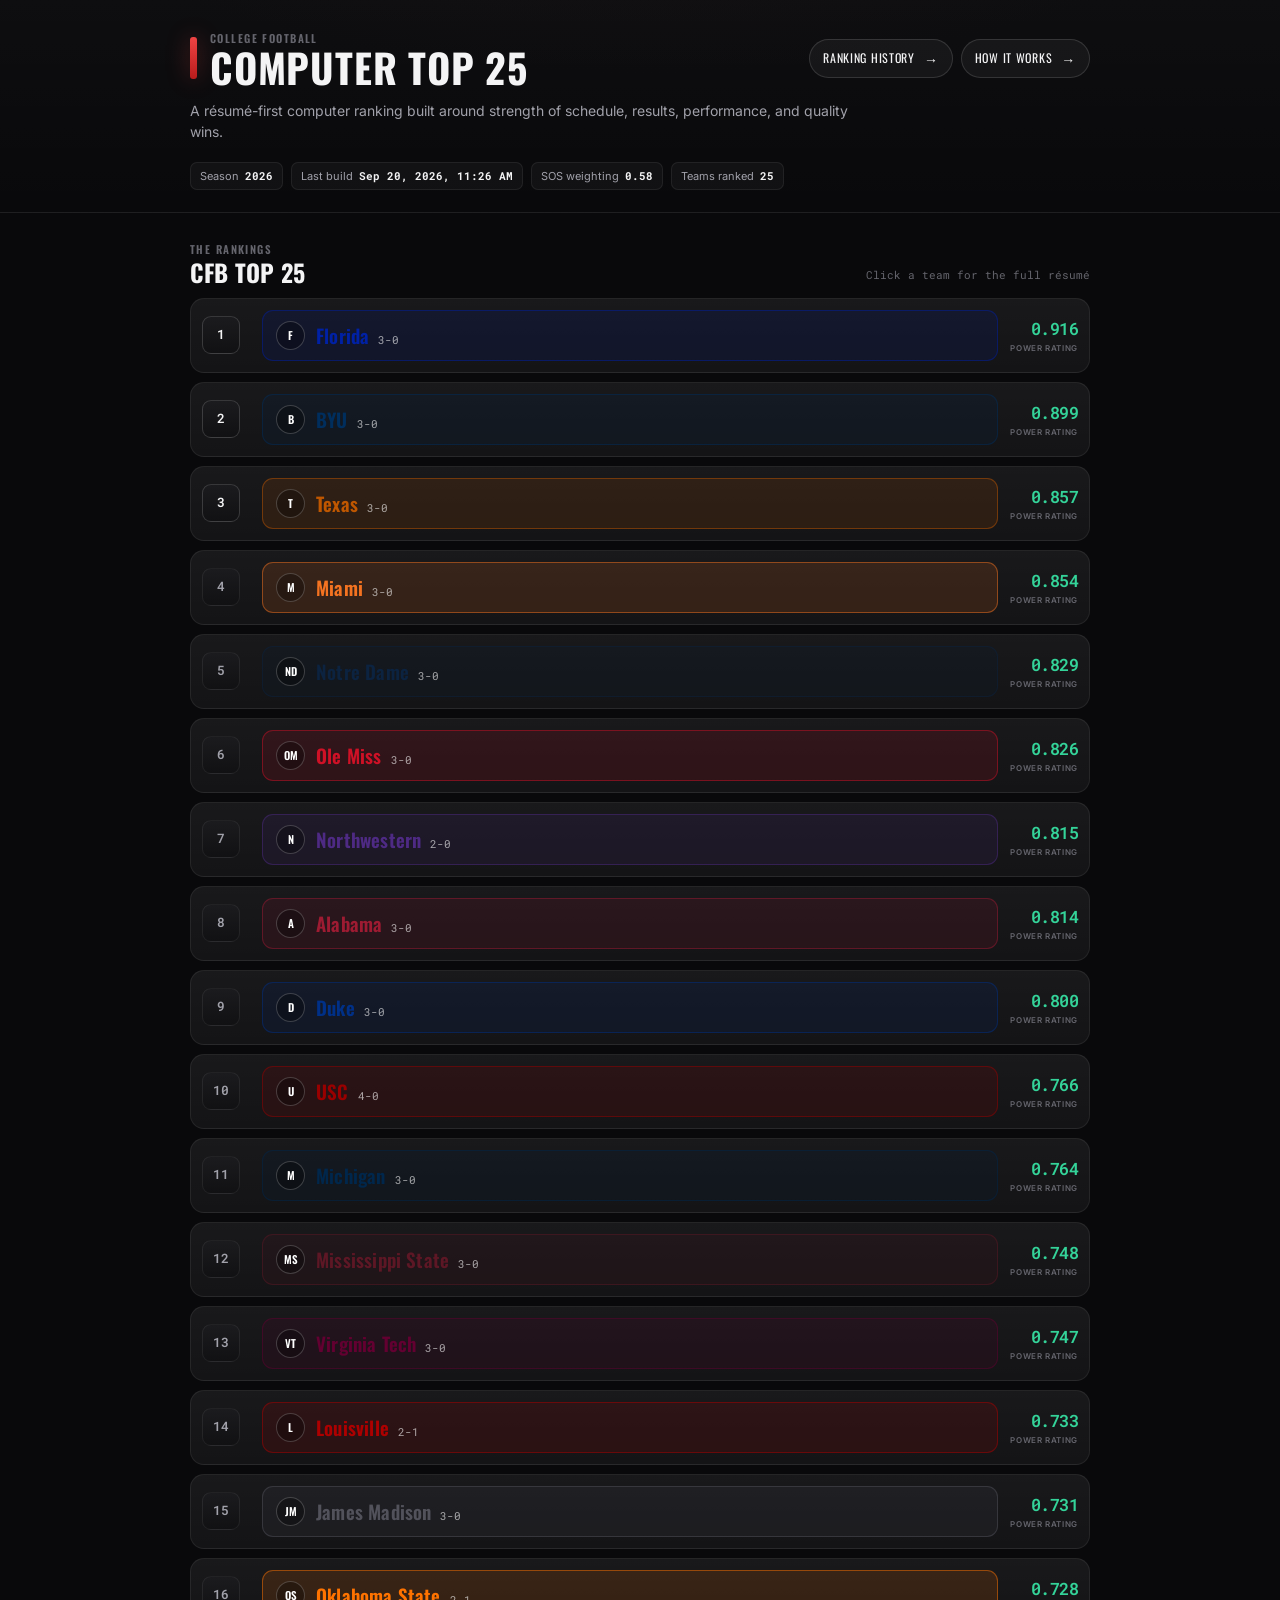
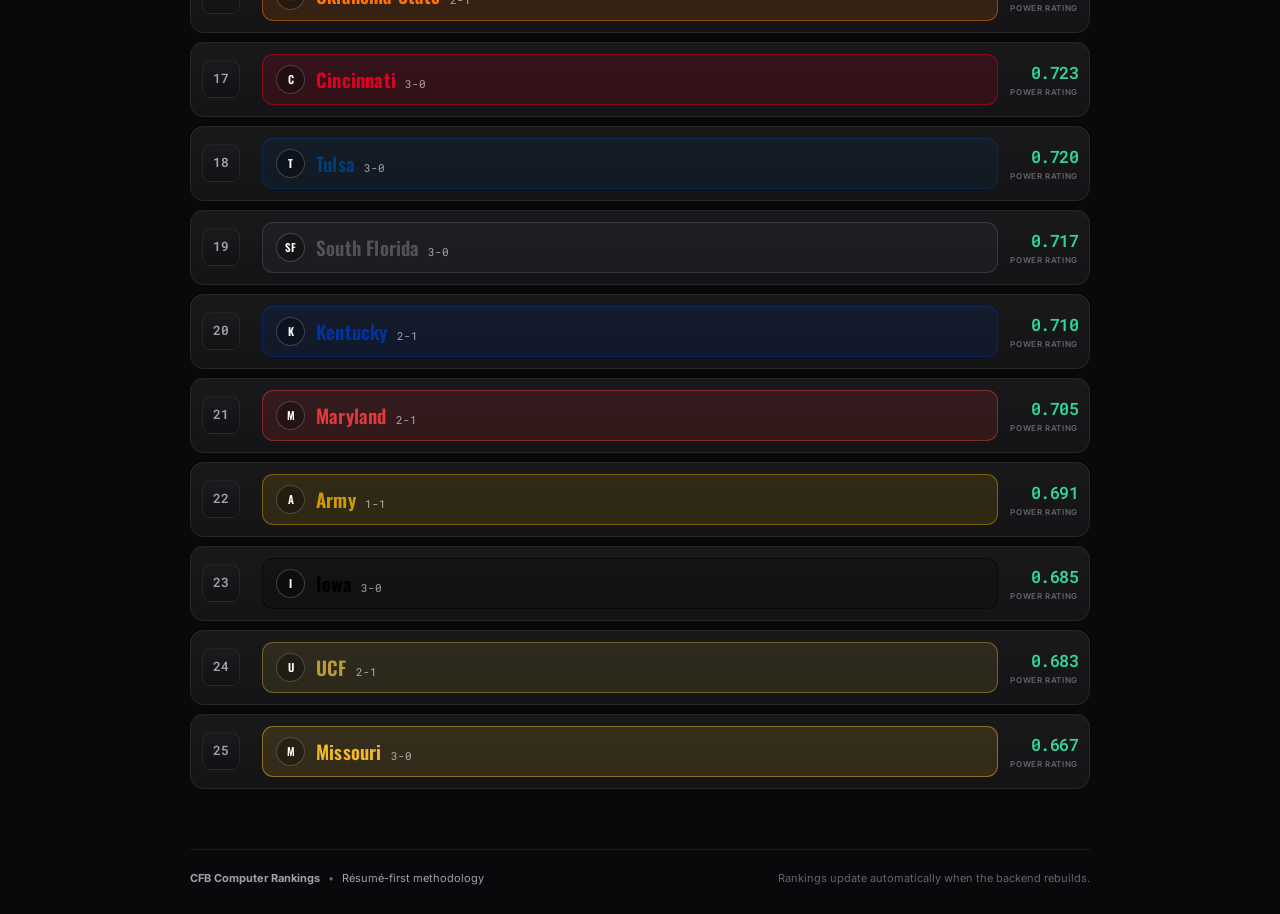
==== commit 13c894fa: "Add ranking history link to homepage" ====
--- a/docs/index.html
+++ b/docs/index.html
@@ -27,10 +27,17 @@
           </div>
         </div>
 
-        <button id="open-explainer" class="method-button">
-          <span>How it works</span>
-          <span class="method-arrow">→</span>
-        </button>
+        <div style="display:flex; gap:8px; flex-wrap:wrap; justify-content:flex-end;">
+          <a class="method-button" href="./historicals.html" style="text-decoration:none;">
+            <span>Ranking history</span>
+            <span class="method-arrow">→</span>
+          </a>
+
+          <button id="open-explainer" class="method-button">
+            <span>How it works</span>
+            <span class="method-arrow">→</span>
+          </button>
+        </div>
       </div>
 
       <div class="dek">
--- a/docs/styles.css
+++ b/docs/styles.css
@@ -1,153 +1,1099 @@
 :root {
-  --bg: #0b0f14;
-  --panel: #131a22;
-  --card: #0f1720;
-  --text: #e7edf5;
-  --muted: #9fb0c3;
-  --brand: #4da3ff;
-  --accent: #37d0b2;
-  --ring: #66aaff44;
-  --danger: #ff6b6b;
-}
-
-* { box-sizing: border-box; }
-
-html, body {
+  --bg: #09090b;
+  --bg-top: #151012;
+
+  --card: #141416;
+  --card-hover: #18181b;
+  --card-inner: #101012;
+
+  --line: rgba(255,255,255,0.07);
+  --line-strong: rgba(255,255,255,0.13);
+
+  --text: #f4f4f5;
+  --muted: #a1a1aa;
+  --muted-dim: #65656d;
+
+  --accent: #ef4444;
+  --accent-dark: #b91c1c;
+  --accent-soft: rgba(239,68,68,0.12);
+
+  --green: #34d399;
+  --yellow: #fbbf24;
+
+  --radius: 14px;
+  --radius-small: 10px;
+}
+
+* {
+  box-sizing: border-box;
+}
+
+html {
+  background: var(--bg);
+  scroll-behavior: smooth;
+}
+
+body {
   margin: 0;
-  color: var(--text);
-  background: radial-gradient(1200px 600px at 10% -10%, #0d1320, #091019), #090e14;
-  font: 16px/1.5 Inter, ui-sans-serif, system-ui, -apple-system, Segoe UI, Roboto, Arial, "Apple Color Emoji", "Segoe UI Emoji";
-}
-
-.container {
-  max-width: 1000px;
+  min-height: 100vh;
+
+  color: var(--text);
+
+  background:
+    radial-gradient(
+      1100px 500px at 50% -10%,
+      var(--bg-top),
+      transparent 65%
+    ),
+    var(--bg);
+
+  font-family:
+    "Inter",
+    system-ui,
+    -apple-system,
+    BlinkMacSystemFont,
+    "Segoe UI",
+    sans-serif;
+
+  line-height: 1.5;
+}
+
+button {
+  font: inherit;
+}
+
+button:focus-visible {
+  outline: 2px solid var(--accent);
+  outline-offset: 2px;
+}
+
+
+/* =========================================================
+   HEADER
+   ========================================================= */
+
+.masthead {
+  border-bottom: 1px solid var(--line);
+
+  background:
+    linear-gradient(
+      180deg,
+      rgba(255,255,255,0.018),
+      transparent
+    );
+}
+
+.masthead-inner {
+  width: min(900px, calc(100% - 32px));
   margin: 0 auto;
-  padding: 0 16px;
-}
-
-.row { display: flex; gap: 12px; }
-.center { align-items: center; }
-.space-between { justify-content: space-between; }
-
-.site-header {
-  position: sticky; top: 0; z-index: 5;
-  backdrop-filter: blur(10px);
-  background: color-mix(in oklab, var(--bg) 70%, transparent);
-  border-bottom: 1px solid #ffffff10;
-}
-
-.site-header .container { padding: 14px 16px; }
-h1 { font-size: 1.25rem; margin: 0; letter-spacing: .25px; }
-
-.btn {
-  border: 1px solid #ffffff1a;
-  background: linear-gradient(180deg, #1a2330, #121924);
-  color: var(--text);
-  padding: 8px 12px;
-  border-radius: 10px;
+  padding: 30px 0 22px;
+}
+
+.brand-row {
+  display: flex;
+  align-items: center;
+  justify-content: space-between;
+  gap: 20px;
+}
+
+.brand {
+  display: flex;
+  align-items: center;
+  gap: 13px;
+}
+
+.brand-mark {
+  width: 7px;
+  height: 42px;
+
+  border-radius: 3px;
+
+  background:
+    linear-gradient(
+      180deg,
+      var(--accent),
+      var(--accent-dark)
+    );
+
+  box-shadow:
+    0 0 22px rgba(239,68,68,0.38);
+}
+
+.eyebrow,
+.section-kicker {
+  font-family: "Oswald", sans-serif;
+  font-size: 11px;
+  font-weight: 600;
+  letter-spacing: 0.13em;
+  text-transform: uppercase;
+  color: var(--muted-dim);
+}
+
+h1,
+h2,
+h3 {
+  font-family: "Oswald", sans-serif;
+}
+
+h1 {
+  margin: 0;
+
+  font-size: clamp(28px, 5vw, 40px);
+  line-height: 1;
+
+  font-weight: 700;
+  letter-spacing: 0.02em;
+  text-transform: uppercase;
+}
+
+.dek {
+  max-width: 680px;
+
+  margin: 13px 0 20px;
+
+  color: var(--muted);
+  font-size: 14px;
+}
+
+.method-button {
+  display: inline-flex;
+  align-items: center;
+  gap: 9px;
+
+  padding: 8px 13px;
+
+  color: var(--text);
+
+  background: rgba(255,255,255,0.045);
+  border: 1px solid var(--line-strong);
+  border-radius: 999px;
+
   cursor: pointer;
-}
-.btn:hover { border-color: #ffffff33; }
-.btn:focus { outline: 3px solid var(--ring); outline-offset: 2px; }
-.btn-secondary { background: linear-gradient(180deg, #18212e, #111823); }
-
-.btn-icon {
-  border: none; background: transparent; color: var(--muted);
-  font-size: 1.1rem; cursor: pointer;
-}
-.btn-icon:hover { color: var(--text); }
-
-.meta { margin: 24px 0; color: var(--muted); }
+
+  font-family: "Oswald", sans-serif;
+  font-size: 12px;
+  letter-spacing: 0.06em;
+  text-transform: uppercase;
+
+  transition:
+    background .18s ease,
+    border-color .18s ease,
+    color .18s ease;
+}
+
+.method-button:hover {
+  color: var(--accent);
+
+  background: var(--accent-soft);
+  border-color: var(--accent);
+}
+
+.method-arrow {
+  font-size: 14px;
+}
+
+
+/* =========================================================
+   META
+   ========================================================= */
+
+.meta {
+  display: flex;
+  flex-wrap: wrap;
+  gap: 8px;
+}
+
+.meta-chip {
+  display: inline-flex;
+  align-items: center;
+  gap: 6px;
+
+  padding: 5px 9px;
+
+  color: var(--muted);
+
+  background: rgba(255,255,255,0.035);
+  border: 1px solid var(--line);
+  border-radius: 7px;
+
+  font-size: 11px;
+}
+
+.meta-chip strong {
+  color: var(--text);
+  font-family: "Roboto Mono", monospace;
+  font-size: 11px;
+}
+
+
+/* =========================================================
+   MAIN
+   ========================================================= */
+
+.board-wrap {
+  width: min(900px, calc(100% - 32px));
+  margin: 0 auto;
+  padding: 28px 0 60px;
+}
+
+.board-heading {
+  display: flex;
+  align-items: end;
+  justify-content: space-between;
+
+  margin-bottom: 14px;
+}
+
+.board-heading h2 {
+  margin: 2px 0 0;
+
+  font-size: 24px;
+  line-height: 1;
+  letter-spacing: 0.01em;
+  text-transform: uppercase;
+}
+
+.board-note {
+  color: var(--muted-dim);
+
+  font-size: 11px;
+  font-family: "Roboto Mono", monospace;
+}
+
+
+/* =========================================================
+   RANKING CARDS
+   ========================================================= */
 
 .rank-list {
+  display: grid;
+  gap: 9px;
+
+  padding: 0;
+  margin: 0;
+
   list-style: none;
-  padding: 0; margin: 0 0 80px;
-  display: grid;
-  gap: 12px;
 }
 
 .rank-item {
-  background: linear-gradient(180deg, #0d1520, #0b1017);
-  border: 1px solid #ffffff10;
-  border-radius: 14px;
-  box-shadow: 0 10px 20px #00000055, inset 0 1px 0 #ffffff10;
-  padding: 12px;
+  overflow: hidden;
+
+  background:
+    linear-gradient(
+      180deg,
+      rgba(255,255,255,0.018),
+      transparent
+    ),
+    var(--card);
+
+  border: 1px solid var(--line);
+  border-radius: var(--radius);
+
+  transition:
+    border-color .18s ease,
+    transform .18s ease,
+    background .18s ease;
+}
+
+.rank-item:hover {
+  border-color: var(--line-strong);
+  background: var(--card-hover);
 }
 
 .rank-head {
   display: grid;
-  grid-template-columns: 36px 1fr auto;
-  gap: 10px;
+
+  grid-template-columns:
+    48px
+    minmax(0, 1fr)
+    auto;
+
   align-items: center;
-}
+
+  gap: 12px;
+
+  padding: 11px;
+}
+
+
+/* =========================================================
+   RANK NUMBER
+   ========================================================= */
 
 .rank-num {
-  width: 32px; height: 32px;
-  display: grid; place-items: center;
+  width: 38px;
+  height: 38px;
+
+  display: grid;
+  place-items: center;
+
+  color: var(--muted);
+
+  background:
+    linear-gradient(
+      180deg,
+      #1b1b1e,
+      #111113
+    );
+
+  border: 1px solid var(--line);
+
+  border-radius: 9px;
+
+  font-family: "Roboto Mono", monospace;
+  font-size: 13px;
+  font-weight: 600;
+}
+
+
+/* Top 3 */
+
+.rank-item:nth-child(1) .rank-num,
+.rank-item:nth-child(2) .rank-num,
+.rank-item:nth-child(3) .rank-num {
+  color: var(--text);
+  border-color: rgba(255,255,255,0.16);
+}
+
+
+/* =========================================================
+   TEAM BUBBLE
+   ========================================================= */
+
+.team-pill {
+  width: 100%;
+  min-width: 0;
+
+  display: flex;
+  align-items: center;
+
+  gap: 11px;
+
+  padding: 10px 13px;
+
+  color: var(--text);
+
+  border: 1px solid;
+  border-radius: 11px;
+
+  cursor: pointer;
+
+  text-align: left;
+
+  transition:
+    transform .14s ease,
+    filter .14s ease,
+    box-shadow .18s ease;
+}
+
+.team-pill:hover {
+  transform: translateY(-1px);
+  filter: brightness(1.08);
+
+  box-shadow:
+    0 5px 18px rgba(0,0,0,0.22);
+}
+
+.team-pill:active {
+  transform: translateY(0);
+}
+
+.team-logo {
+  width: 29px;
+  height: 29px;
+
+  flex: 0 0 29px;
+
+  object-fit: contain;
+
+  filter:
+    drop-shadow(0 1px 2px rgba(0,0,0,0.5));
+}
+
+.team-logo-fallback {
+  width: 29px;
+  height: 29px;
+
+  display: grid;
+  place-items: center;
+
+  flex: 0 0 29px;
+
+  color: #fff;
+
+  background: rgba(0,0,0,0.28);
+
+  border: 1px solid rgba(255,255,255,0.2);
+  border-radius: 50%;
+
+  font-family: "Oswald", sans-serif;
+  font-size: 11px;
+  font-weight: 600;
+}
+
+.team-copy {
+  min-width: 0;
+
+  display: flex;
+  align-items: baseline;
+  gap: 9px;
+}
+
+.team-name {
+  min-width: 0;
+
+  overflow: hidden;
+  text-overflow: ellipsis;
+  white-space: nowrap;
+
+  font-family: "Oswald", sans-serif;
+  font-size: clamp(16px, 2.7vw, 19px);
+  font-weight: 600;
+  letter-spacing: 0.01em;
+}
+
+.record {
+  flex-shrink: 0;
+
+  color: rgba(255,255,255,0.62);
+
+  font-family: "Roboto Mono", monospace;
+  font-size: 11px;
+}
+
+
+/* =========================================================
+   POWER RATING
+   ========================================================= */
+
+.score {
+  min-width: 62px;
+
+  text-align: right;
+
+  color: var(--green);
+
+  font-family: "Roboto Mono", monospace;
+  font-size: 17px;
+  font-weight: 600;
+
+  letter-spacing: -0.03em;
+}
+
+.score-label {
+  display: block;
+
+  margin-top: 1px;
+
+  color: var(--muted-dim);
+
+  font-family: "Inter", sans-serif;
+  font-size: 8px;
+  font-weight: 600;
+
+  letter-spacing: 0.08em;
+  text-transform: uppercase;
+}
+
+
+/* =========================================================
+   DETAILS
+   ========================================================= */
+
+.details {
+  display: none;
+
+  padding: 0 11px 11px;
+
+  animation: drawer-in .18s ease;
+}
+
+.details.open {
+  display: block;
+}
+
+@keyframes drawer-in {
+  from {
+    opacity: 0;
+    transform: translateY(-4px);
+  }
+
+  to {
+    opacity: 1;
+    transform: translateY(0);
+  }
+}
+
+.details-inner {
+  padding-top: 11px;
+
+  border-top: 1px solid var(--line);
+
+  display: grid;
+
+  grid-template-columns:
+    repeat(3, minmax(0, 1fr));
+
+  gap: 9px;
+}
+
+
+/* =========================================================
+   DETAIL CARDS
+   ========================================================= */
+
+.stat-card {
+  padding: 15px;
+
+  background: var(--card-inner);
+
+  border: 1px solid var(--line);
+  border-radius: 11px;
+}
+
+.stat-card.wide {
+  grid-column: 1 / -1;
+}
+
+.stat-title {
+  display: flex;
+  align-items: center;
+  gap: 7px;
+
+  margin-bottom: 11px;
+
+  color: var(--text);
+
+  font-family: "Oswald", sans-serif;
+  font-size: 13px;
+  font-weight: 600;
+
+  letter-spacing: 0.06em;
+  text-transform: uppercase;
+}
+
+.stat-title::before {
+  content: "";
+
+  width: 4px;
+  height: 14px;
+
+  border-radius: 2px;
+
+  background: var(--accent);
+}
+
+.stat-row {
+  display: flex;
+  align-items: baseline;
+  justify-content: space-between;
+
+  gap: 12px;
+
+  padding: 6px 0;
+
+  border-bottom: 1px solid rgba(255,255,255,0.045);
+}
+
+.stat-row:last-child {
+  border-bottom: 0;
+}
+
+.stat-label {
+  color: var(--muted);
+  font-size: 12px;
+}
+
+.stat-value {
+  color: var(--text);
+
+  text-align: right;
+
+  font-family: "Roboto Mono", monospace;
+  font-size: 12px;
+  font-weight: 600;
+}
+
+
+/* =========================================================
+   ADVANCED METRICS
+   ========================================================= */
+
+.metric {
+  margin-bottom: 13px;
+}
+
+.metric:last-child {
+  margin-bottom: 0;
+}
+
+.metric-top {
+  display: flex;
+  justify-content: space-between;
+  align-items: baseline;
+
+  gap: 8px;
+
+  margin-bottom: 6px;
+}
+
+.metric-name {
+  color: var(--muted);
+  font-size: 12px;
+}
+
+.metric-value {
+  color: var(--text);
+
+  font-family: "Roboto Mono", monospace;
+  font-size: 11px;
+  font-weight: 600;
+}
+
+.metric-bar {
+  height: 6px;
+
+  overflow: hidden;
+
+  background: #050506;
+
+  border: 1px solid var(--line);
+  border-radius: 999px;
+}
+
+.metric-fill {
+  height: 100%;
+
+  width: 50%;
+
+  background:
+    linear-gradient(
+      90deg,
+      #3f3f46,
+      var(--accent)
+    );
+
+  border-radius: inherit;
+
+  transition: width .35s ease;
+}
+
+.metric-caption {
+  display: flex;
+  justify-content: space-between;
+
+  margin-top: 4px;
+
+  color: var(--muted-dim);
+
+  font-size: 9px;
+}
+
+
+/* =========================================================
+   WHY RANKED HERE
+   ========================================================= */
+
+.why-list {
+  display: grid;
+  gap: 7px;
+
+  margin: 0;
+  padding: 0;
+
+  list-style: none;
+}
+
+.why-list li {
+  position: relative;
+
+  padding-left: 17px;
+
+  color: var(--muted);
+
+  font-size: 12px;
+}
+
+.why-list li::before {
+  content: "";
+
+  position: absolute;
+  left: 0;
+  top: 7px;
+
+  width: 5px;
+  height: 5px;
+
+  border-radius: 50%;
+
+  background: var(--accent);
+}
+
+
+/* =========================================================
+   BADGES
+   ========================================================= */
+
+.badge {
+  display: inline-flex;
+  align-items: center;
+
+  padding: 2px 7px;
+
+  border-radius: 999px;
+
+  font-size: 9px;
+  font-weight: 600;
+
+  letter-spacing: 0.05em;
+  text-transform: uppercase;
+}
+
+.badge-good {
+  color: #6ee7b7;
+  background: rgba(16,185,129,0.12);
+  border: 1px solid rgba(16,185,129,0.25);
+}
+
+.badge-neutral {
+  color: var(--muted);
+  background: rgba(255,255,255,0.05);
+  border: 1px solid var(--line);
+}
+
+.badge-bad {
+  color: #fca5a5;
+  background: rgba(239,68,68,0.10);
+  border: 1px solid rgba(239,68,68,0.22);
+}
+
+
+/* =========================================================
+   EXPLAINER
+   ========================================================= */
+
+dialog {
+  width: min(850px, calc(100% - 30px));
+  max-height: 88vh;
+
+  padding: 0;
+
+  color: var(--text);
+
+  background: transparent;
+
+  border: 0;
+}
+
+dialog::backdrop {
+  background: rgba(0,0,0,0.78);
+
+  backdrop-filter: blur(7px);
+}
+
+.modal {
+  max-height: 88vh;
+  overflow-y: auto;
+
+  padding: 24px;
+
+  background:
+    linear-gradient(
+      180deg,
+      #171719,
+      #101012
+    );
+
+  border: 1px solid var(--line-strong);
+  border-radius: 16px;
+
+  box-shadow:
+    0 30px 90px rgba(0,0,0,0.65);
+}
+
+.modal-top {
+  display: flex;
+  justify-content: space-between;
+  align-items: flex-start;
+
+  gap: 20px;
+
+  margin-bottom: 18px;
+}
+
+.modal h2 {
+  margin: 3px 0 0;
+
+  font-size: 27px;
+  line-height: 1;
+
+  text-transform: uppercase;
+}
+
+.close-button {
+  width: 34px;
+  height: 34px;
+
+  display: grid;
+  place-items: center;
+
+  color: var(--muted);
+
+  background: rgba(255,255,255,0.04);
+
+  border: 1px solid var(--line);
   border-radius: 8px;
-  background: linear-gradient(180deg, #111a27, #0e1620);
-  border: 1px solid #ffffff12;
-  color: var(--muted);
-  font-weight: 600;
-}
-
-.team-pill {
-  display: inline-flex; align-items: center; gap: 10px;
-  padding: 10px 12px;
-  border-radius: 12px;
-  background: #122033;
-  border: 1px solid #ffffff12;
+
   cursor: pointer;
-  transition: transform .06s ease;
-}
-.team-pill:hover { transform: translateY(-1px); }
-.team-name { font-weight: 700; letter-spacing: .2px; }
-.record { color: var(--muted); margin-left: 6px; }
-
-.score {
-  font-weight: 700;
+
+  font-size: 21px;
+}
+
+.close-button:hover {
+  color: var(--text);
+  background: rgba(255,255,255,0.08);
+}
+
+.modal-intro {
+  padding: 14px 16px;
+
+  color: var(--muted);
+
+  background: var(--accent-soft);
+
+  border: 1px solid rgba(239,68,68,0.18);
+  border-radius: 10px;
+
+  font-size: 13px;
+}
+
+.modal-intro strong {
+  color: var(--text);
+}
+
+.method-grid {
+  display: grid;
+
+  grid-template-columns:
+    repeat(2, minmax(0, 1fr));
+
+  gap: 9px;
+
+  margin-top: 12px;
+}
+
+.method-card {
+  padding: 15px;
+
+  background: rgba(255,255,255,0.025);
+
+  border: 1px solid var(--line);
+  border-radius: 11px;
+}
+
+.method-number {
+  display: block;
+
+  margin-bottom: 5px;
+
   color: var(--accent);
-}
-
-.details {
+
+  font-family: "Roboto Mono", monospace;
+  font-size: 10px;
+}
+
+.method-card h3 {
+  margin: 0 0 5px;
+
+  font-size: 15px;
+
+  text-transform: uppercase;
+}
+
+.method-card p {
+  margin: 0;
+
+  color: var(--muted);
+
+  font-size: 12px;
+}
+
+.method-footer {
   margin-top: 12px;
-  border-top: 1px dashed #ffffff1a;
-  padding-top: 12px;
-  display: none;
-}
-
-.grid {
-  display: grid;
-  grid-template-columns: repeat(3,minmax(0,1fr));
-  gap: 12px;
-}
-
-.card {
-  background: var(--card);
-  border: 1px solid #ffffff10;
-  border-radius: 12px;
-  padding: 12px;
-}
-
-.card h4 {
-  margin: 0 0 6px; font-size: 0.95rem; color: #d4e4ff;
-}
-
-.kv { display: grid; grid-template-columns: 1fr auto; gap: 6px; }
-.kv .k { color: var(--muted); }
-.kv .v { font-weight: 700; text-align: right; }
-
-dialog { border: none; padding: 0; background: transparent; }
-.modal {
-  width: min(900px, 92vw);
-  max-height: 86vh;
-  overflow: auto;
-  background: linear-gradient(180deg, #0e1520, #0b1118);
-  border: 1px solid #ffffff15;
-  border-radius: 14px;
-  box-shadow: 0 20px 60px #000000aa;
-  padding: 16px;
-}
-.modal-header { display: flex; align-items: center; justify-content: space-between; }
-.modal-body h3 { margin-top: 16px; }
-.modal-body p, .modal-body li { color: #d5deea; }
+  padding: 13px 15px;
+
+  color: var(--muted);
+
+  border-top: 1px dashed var(--line);
+
+  font-size: 12px;
+}
+
+.method-footer strong {
+  color: var(--text);
+}
+
+
+/* =========================================================
+   ERROR / LOADING
+   ========================================================= */
+
+.loading {
+  padding: 40px;
+
+  color: var(--muted);
+
+  text-align: center;
+
+  border: 1px dashed var(--line);
+  border-radius: var(--radius);
+}
+
+.error-box {
+  padding: 18px;
+
+  color: #fca5a5;
+
+  background: rgba(239,68,68,0.08);
+
+  border: 1px solid rgba(239,68,68,0.18);
+  border-radius: var(--radius);
+
+  font-size: 13px;
+}
+
+
+/* =========================================================
+   FOOTER
+   ========================================================= */
+
+.footer {
+  width: min(900px, calc(100% - 32px));
+
+  display: flex;
+  justify-content: space-between;
+
+  gap: 20px;
+
+  margin: 0 auto;
+
+  padding: 20px 0 28px;
+
+  color: var(--muted);
+
+  border-top: 1px solid var(--line);
+
+  font-size: 11px;
+}
+
+.footer span {
+  margin: 0 5px;
+  color: var(--muted-dim);
+}
+
+.footer-muted {
+  color: var(--muted-dim);
+}
+
+
+/* =========================================================
+   MOBILE
+   ========================================================= */
+
+@media (max-width: 720px) {
+
+  .masthead-inner,
+  .board-wrap {
+    width: min(100% - 22px, 900px);
+  }
+
+  .brand-row {
+    align-items: flex-start;
+  }
+
+  .method-button {
+    padding: 7px 10px;
+  }
+
+  .method-button span:first-child {
+    display: none;
+  }
+
+  .board-note {
+    display: none;
+  }
+
+  .details-inner {
+    grid-template-columns: 1fr;
+  }
+
+  .stat-card.wide {
+    grid-column: auto;
+  }
+
+  .footer {
+    width: calc(100% - 22px);
+    flex-direction: column;
+    gap: 6px;
+  }
+}
+
+
+@media (max-width: 480px) {
+
+  .masthead-inner {
+    padding-top: 23px;
+  }
+
+  .rank-head {
+    grid-template-columns: 39px minmax(0, 1fr) auto;
+    gap: 8px;
+  }
+
+  .rank-num {
+    width: 35px;
+    height: 35px;
+  }
+
+  .team-pill {
+    padding: 9px 10px;
+  }
+
+  .team-logo,
+  .team-logo-fallback {
+    width: 26px;
+    height: 26px;
+
+    flex-basis: 26px;
+  }
+
+  .team-copy {
+    display: block;
+  }
+
+  .record {
+    display: block;
+
+    margin-top: 1px;
+    margin-left: 0;
+
+    font-size: 9px;
+  }
+
+  .score {
+    min-width: 54px;
+    font-size: 14px;
+  }
+
+  .score-label {
+    font-size: 7px;
+  }
+
+  .modal {
+    padding: 18px;
+  }
+
+  .method-grid {
+    grid-template-columns: 1fr;
+  }
+}
